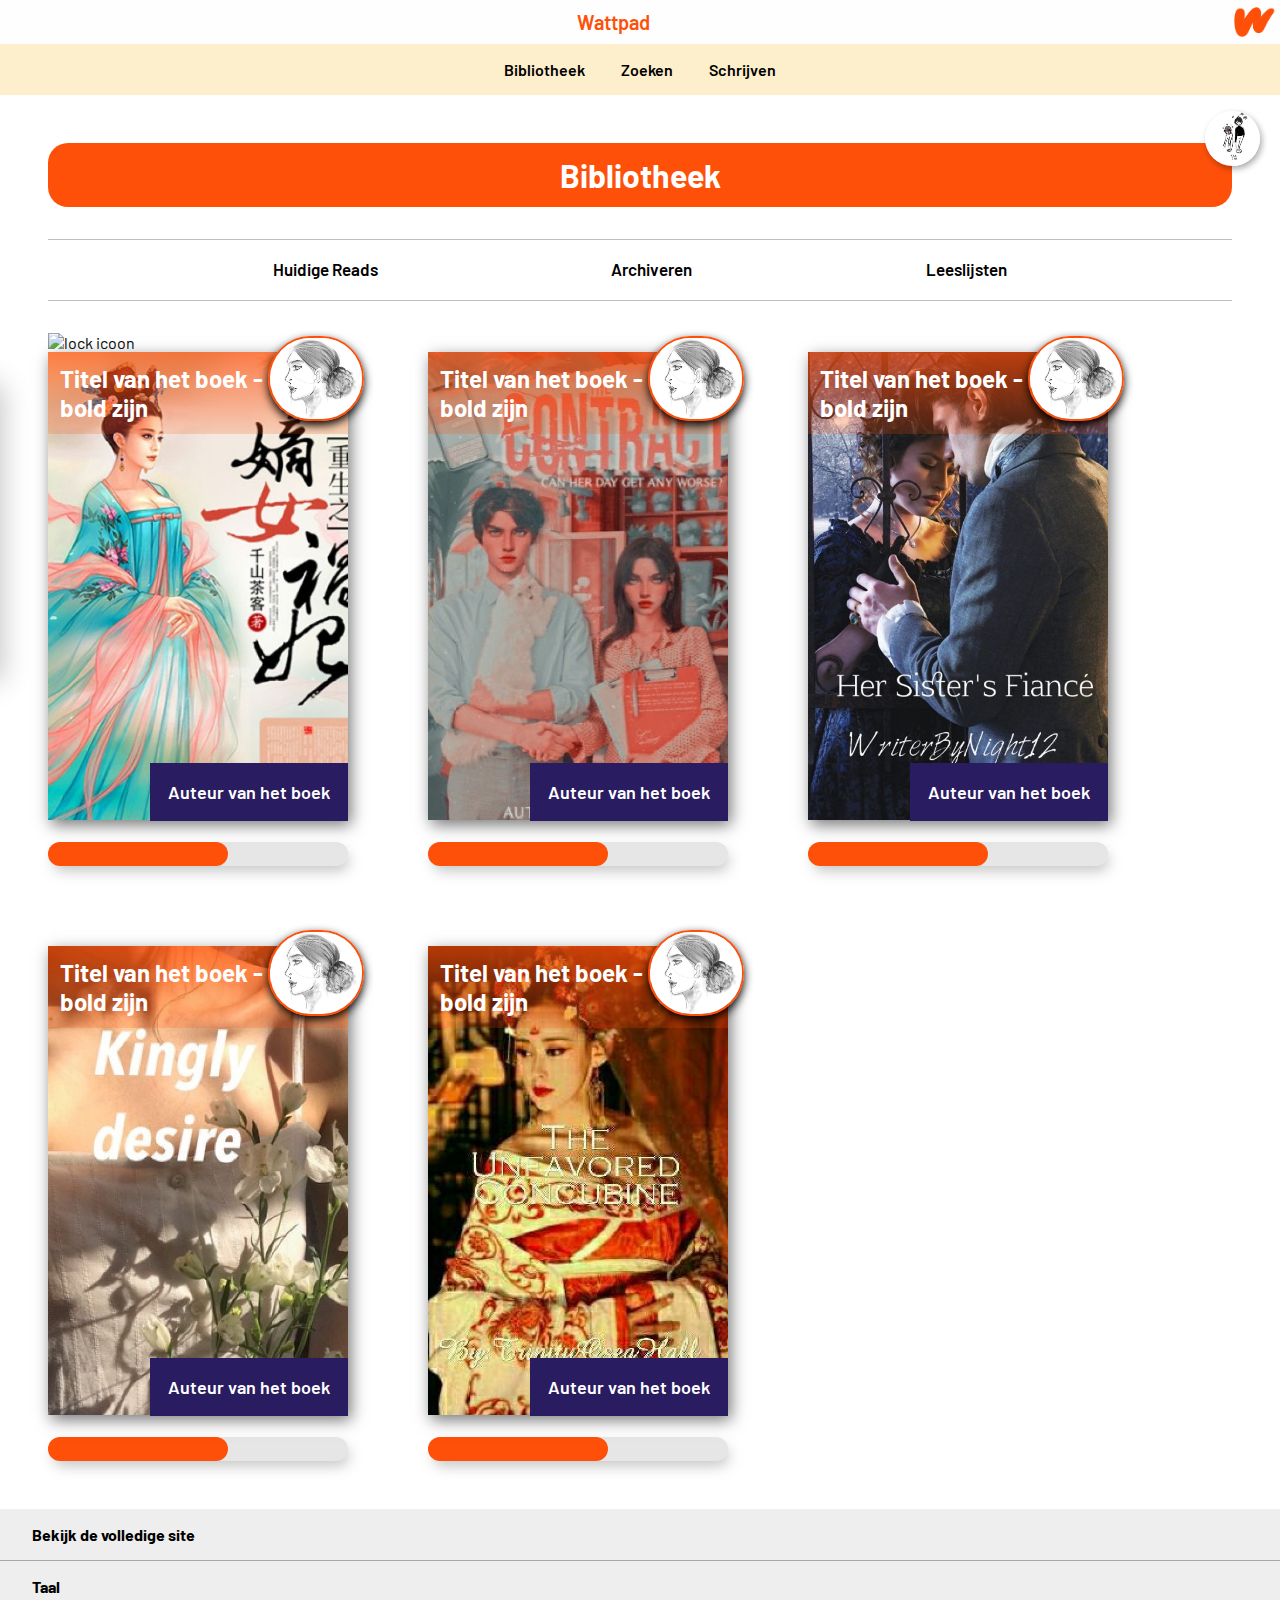
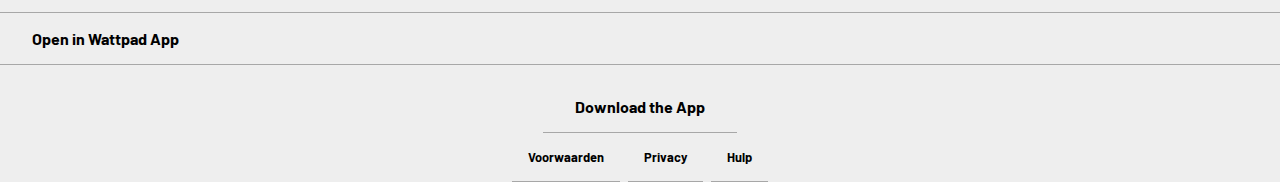
==== index.html @ 386f508e "Details op pagina toegevoegd" ====
<!doctype html>
<html lang="nl">

<head>
	<meta charset="UTF-8">
	<meta name="author" content="Keisha Alexander">
	<meta name="viewport" content="width=device-width, initial-scale=1">

	<title>Wattpad Je bibliotheek</title>

	<link href="styles/style.css" rel="stylesheet">
	<link rel="icon" type="image/svg+xml" href="images/favicon.svg">
	<link rel="preconnect" href="https://fonts.googleapis.com">
	<link rel="preconnect" href="https://fonts.gstatic.com" crossorigin>
	<link
		href="https://fonts.googleapis.com/css2?family=Barlow:ital,wght@0,100;0,200;0,300;0,400;0,500;0,600;0,700;0,800;0,900;1,100;1,200;1,300;1,400;1,500;1,600;1,700;1,800;1,900&display=swap"
		rel="stylesheet">
	<link href="https://css.gg/arrow-right.css" rel="stylesheet">

</head>

<body>

	<header>
		<!-- Wattpad logo bron: https://company.wattpad.com/brand-guidelines -->

		<div class="logo-container">
			<a class="logo-link" href="">Wattpad</a>
			<img class="logo-img" src="./images/Wattpad_Logomark_Orange_RGB_HR.png" alt="Wattpad logo">
		</div>



		<!-- Hier is de navigatie menu van wattpad -->
		<nav>
			<ul>

				<li>
					<a href="./detailpagina.html">Bibliotheek</a>
				</li>

				<li>
					<a href="#"> Zoeken</a>
					<!-- <i class="gg-search"></i> -->
					<!-- Bron/; https://css.gg/search -->
					<!-- <img src="./images/search-icon.png" alt="Hier kan je zoeken"> -->
				</li>

				<li>
					<a href="#"> Schrijven</a>

				</li>

			</ul>
		</nav>

	</header>

	<figure>
		<img class="gebruiker-foto" src="./images/profiel-foto-van-gebruiker.png" alt="Gebruikerfoto">
	</figure>


	<nav class="side-menu">
		<div class="side-menu-content">
			<a href="./detailpagina.html"> Lezen</a>
			<a href="./detailpagina.html">Verwijderen</a>
			<a href="./detailpagina.html"> Archiveren</a>
			<a href="./detailpagina.html">Opslaan</a>
			<a href="./detailpagina.html">Details</a>
			<a href="./detailpagina.html">Log uit</a>

		</div>
	</nav>




	<main class="main-first-page">

		<section>

			<h1>Bibliotheek</h1>
			<nav>
				<ul>
					<li><a href="#">Huidige Reads</a></li>
					<li><a href="#">Archiveren</a></li>
					<li><a href="#">Leeslijsten</a></li>
				</ul>
			</nav>

			<img src="#" alt="lock icoon">
		</section>




		<!-- Hier komt de boeken in je bibliotheek -->
		<section>
			<nav>
				<ul>
					<li>

						<a href="#">
							<h2>Titel van het boek - moet bold zijn</h2>

							<img src="./images/156454935-512-k537006-boekenkaft-uit-wattpad.jpg" alt="Book cover">
							<!-- Bron: https://img.wattpad.com/cover/156454935-512-k537006.jpg -->






							<p>Auteur van het boek </p>

							<!-- figure element hier zetten -->

							<img src="./images/auteurs-profiel.jpg" alt="Profiel foto van auteur">



						</a>


						<!-- Progress line moet hier zijn -->
						<div class="licht-grijs-balk">
							<div class="oranje-balk"></div>
						</div>

					</li>



					<li>
						<a href="#">

							<img src="./images/171288871-512-k852710-boekenkaft-2.jpg" alt="Book cover">
							<!-- Bron:  https://img.wattpad.com/cover/171288871-512-k852710.jpg-->



							<h2> Titel van het boek - moet bold zijn </h2>

							<p>Auteur van het boek</p>
							<img src="./images/auteurs-profiel.jpg" alt="Profiel foto van auteur">

						</a>

						<!-- Progress line moet hier zijn -->
						<div class="licht-grijs-balk">
							<div class="oranje-balk "></div>
						</div>

					</li>




					<li>
						<a href="#">

							<img src="./images/80735354-512-k933380-boekenkaft-3.jpg" alt="Book cover">
							<!-- Bron: https://img.wattpad.com/cover/80735354-512-k933380.jpg -->




							<h2> Titel van het boek - moet bold zijn </h2>
							<p>Auteur van het boek</p>

							<img src="./images/auteurs-profiel.jpg" alt="Profiel foto van auteur">

						</a>

						<!-- Progress line moet hier zijn -->
						<div class="licht-grijs-balk">
							<div class="oranje-balk "></div>
						</div>
					</li>

					<li>
						<a href="#">

							<img src="./images/149793898-512-k92662-boekenkaft-4.jpg" alt="Book cover">
							<!-- Bron: https://img.wattpad.com/cover/149793898-512-k92662.jpg -->




							<h2> Titel van het boek - moet bold zijn </h2>
							<p>Auteur van het boek</p>

							<img src="./images/auteurs-profiel.jpg" alt="Profiel foto van auteur">

						</a>

						<!-- Progress line moet hier zijn -->
						<div class="licht-grijs-balk">
							<div class="oranje-balk "></div>
						</div>
					</li>

					<li>
						<a href="#">

							<img src="./images/126395472-512-k762502-boekenkaft-5.jpg" alt="Book cover">




							<h2> Titel van het boek - moet bold zijn </h2>
							<p>Auteur van het boek</p>

							<img src="./images/auteurs-profiel.jpg" alt="Profiel foto van auteur">

						</a>

						<!-- Progress line moet hier zijn -->
						<div class="licht-grijs-balk">
							<div class="oranje-balk "></div>
						</div>
					</li>
				</ul>
			</nav>




		</section>



	</main>


	<footer>
		<section>
			<nav>
				<ul>
					<li>
						<a href="#">Bekijk de volledige site</a>
						<i class="gg-arrow-right"></i>

					</li>

					<li>
						<a href="#">Taal</a>
						<i class="gg-arrow-right"></i>
					</li>

					<li>
						<a href="#">Open in Wattpad App</a>
						<i class="gg-arrow-right"></i>
					</li>

					<li>
						<a href="#">Download the App</a>
					</li>
				</ul>
			</nav>

		</section>

		<section>
			<nav>
				<ul>
					<li><a href="#">Voorwaarden</a></li>
					<li><a href="#">Privacy</a></li>
					<li><a href="#">Hulp</a></li>
				</ul>
			</nav>
		</section>

	</footer>



	<script src="scripts/script.js"></script>
</body>

</html>
---- styles/style.css ----
/* CSS Document */
*,
*::after,
*::before,
html {
  box-sizing: border-box;
  padding: 0;
  margin: 0;
}



/* Algemen stijlen voor de hele pagina */
:root {
  --button-color: #2a1c60;
  --background-color: #fefefe;
  --main-orange-color: #FF500A;
  --black-color: #000000;
  --line-gray-color: rgb(190, 190, 190);

}




body {
  margin: 0;
  font-family: 'Barlow', sans-serif;
}

li {
  list-style: none;
}

a {
  text-decoration: none;
}



/* ------------------------- */
/* Hier begin de stijlen voor de header voor beide pagina */
/* ------------------------------------------------- */


header {
  top: 0;
  left: 0;
  right: 0;
  margin: 0;
  padding: 0;
  z-index: 2;
  display: flex;
  position: relative;
  position: -webkit-sticky;
  position: sticky;
  flex-direction: column;
  background-color: var(--background-color);
}



header nav {
  padding: 1em;
  background-color: rgb(253, 239, 203);
}

header ul {
  gap: 20px;
  display: flex;
  flex-flow: wrap;
  justify-content: center;
  /* justify-content:space-evenly; */
}


header a {
  width: 100%;
  padding: .5em;
  color: black;
  min-width: 16px;
  font-size: 16px;
  cursor: pointer;
  font-weight: 600;
  line-height: 1em;
  text-align: center;
  transition: 0.2s ease-in-out;
}

header nav a:hover {
  font-size: 19px;
  background-color: rgb(255, 245, 220);
}


header nav a:active,
header nav a:focus {
  font-size: 25px;
  border-bottom: 3px solid var(--main-orange-color);
}

header .logo-container {
  display: flex;
  align-items: center;
  justify-content: center;
}

header .logo-link {
  font-size: 20px;
  color: var(--main-orange-color);

}


header:first-of-type img:first-of-type {
  width: 55px;
  max-width: 75px;
  min-width: 50px;

}









/* ***************************** */
/* Figure is de gebruikers foto */
/* **************************** */

figure {
  position: relative;
}

figure:nth-of-type(1) img {
  right: 20px;
  width: 55px;
  margin: 1em 0.5em;
  position: absolute;
  border-radius: 40px;
  transform: translateX(.5em);
  box-shadow: 2px 3px 6px rgba(0, 0, 0, 0.329);

}















/* ****************************************************** */
/* PAGINA 1 */
/* Hier begin het stijlen voor de content binnen de main HTML */
/* Onderaan staan de stijlen voor de eerste pagina  */

/* ****************************************** */
.main-first-page {
  margin: 3em;
  display: flex;
  flex-wrap: wrap;
  flex-direction: column;
  justify-content: center;
}

.main-first-page ul,
.main-first-page li {
  display: flex;
  flex-wrap: wrap;

}



.main-first-page section img {
  width: 100%;
  max-width: 300px;
  min-width: 200px
}


/* *************************************** */
/* Speciefieke stijlen voor de eerste pagina  */
/* *************************************** */

/* Dit is de vormgeving voor de bibliotheek titel 
op de eerste pagina  */

.main-first-page h1:first-of-type {
  width: 100%;
  color: white;
  position: static;
  line-height: 2em;
  min-width: 200px;
  text-align: center;
  border-radius: 20px;
  background: var(--main-orange-color);
  /* letter-spacing: 10px;
 /* text-transform: uppercase; */
  /* background: var(--main-orange-color);  */
  /* background-image: linear-gradient(var(--main-orange-color), rgba(255, 80, 10, 0.5)); */


}

.main-first-page h1:first-of-type:active {
  animation-name: titel-animation;
  animation-duration: 1s;
  animation-iteration-count: infinite;


}


@keyframes titel-animation {
  0% {}

  100% {

    background-color: var(--button-color);

    transform: scale(1);
    letter-spacing: 10px;
    text-transform: uppercase;
    background: var(--button-color);
  }
}







/* ********************************* */
/* Dit is voor Section 1 van Pagina 1 */
/* Die bestaat uit de huidige reads en de archiveren en leeslijst */
/* ********************************* */
.main-first-page section:nth-of-type(1) nav {
  margin: 2em 0;
}

.main-first-page section:nth-of-type(1) ul {
  gap: 5px;
  display: flex;
  flex-wrap: wrap;
  justify-content: space-evenly;
  border-top: 1px solid var(--line-gray-color);
  border-bottom: 1px solid var(--line-gray-color);


}

.main-first-page section:nth-of-type(1) li {
  display: flex;
  flex-wrap: wrap;
  flex-direction: column;

}


.main-first-page section:nth-of-type(1) a {
  z-index: 0;
  width: 100%;
  font-size: 17px;
  min-width: 14px;
  font-weight: 600;
  transition: 0.5s;
  color: #000000;
  padding: 1em 0.2em;
  line-height: 1.5em;
}



.main-first-page section:nth-of-type(1) a:active,
main:first-of-type section:nth-of-type(1) a:focus {
  font-size: 19px;
  border-bottom: 3px solid rgb(190, 190, 190);
}













/* ***************************** */
/* Section 2 van pagina 1 */
/* Bestaat uit de boeken die opgeslagen zijn in mijn bibliotheek */
/* ***************************** */

.main-first-page section:nth-of-type(2) ul {
  gap: 5em;
}


.main-first-page section:nth-of-type(2) a {
  position: relative;
}


.main-first-page section:nth-of-type(2) img {
  box-shadow: 3px 5px 15px rgb(119, 119, 119);
}


.main-first-page section:nth-of-type(2) h2 {
  top: 0;
  z-index: 0;
  padding: 0.5em;
  position: absolute;
  /* writing-mode: vertical-lr; */
  color: rgb(255, 255, 255);
  background-image: linear-gradient(to bottom, #ff4f0ab7, #ff4f0a33);
}

.main-first-page section:nth-of-type(2) p {

  right: 0;
  bottom: 2px;
  padding: 1em;
  color: white;
  font-size: 18px;
  font-weight: 600;
  position: absolute;
  text-align: center;
  background-color: #2a1c60;

}


.main-first-page section:nth-of-type(2) img:last-of-type {

  position: absolute;
  top: -1em;
  right: -1em;
  min-width: 2em;
  max-width: 6em;
  border-radius: 20em;
  box-shadow: 0 4px 10px black;
  border: 2px solid var(--main-orange-color);

}




/* progressbar onder het boek  */

.oranje-balk,
.licht-grijs-balk {

  height: 1.5em;
  border-radius: 4em;

}

.licht-grijs-balk {
  margin: 1.2em 0 0 0;
  width: 100%;
  background-color: rgb(230, 230, 230);
  box-shadow: 3px 7px 14px -2px rgba(185, 185, 185, 0.83);
}

.oranje-balk {
  background-color: var(--main-orange-color);
  width: 60%;

}







/* ********************************************88 */
/* Code voor de side menu in de bibliotheek pagina  */
/* Side menu  */


@keyframes side-menu-animation {
  0% {
    transform: translateX(-9em)
  }

  100% {
    padding-left: 4em;
    box-shadow: 13px 7px 27px -2px rgba(0, 0, 0, 0.24);
  }
}



.side-menu {
  top: calc(100% /2.4);
  bottom: 14em;
  left: 0;
  /* top: 5em; */
  /* bottom: 0; */
  z-index: 1;
  padding: 1em;
  transition: 1s;
  position: absolute;
  padding-left: 4em;
  transform: translateX(-12em);
  background-color: rgb(255, 255, 255);
  box-shadow: 13px 7px 27px -2px rgba(0, 0, 0, 0.24);
}

.side-menu.menu-zichtbaar {
  transform: translateX(0);
  animation-name: side-menu-animation;
  animation-duration: 2s;
  animation-direction: alternate;

}

.side-menu-content {
  display: flex;
  flex-direction: column;
  margin-top: 2em;

}

.side-menu-content a {
  padding: .5em;
  color: black;
  font-weight: bold;



}

.side-menu-content a:last-of-type {
  margin-top: 1.5em;
  padding: .8em;
  text-align: center;
  border-radius: 12em;
  color: var(--background-color);
  background-color: var(--button-color);
}








/* ******************************************* */
/* PAGINA 2 */
/* -----------------Stijlen op de tweede pagina  */
/* ALGEMENE STIJLEN VOOR DE tweede pagina  */
/* ************************************************8 */
.main-second-page {
  margin: 2em;
  display: flex;
  flex-wrap: wrap;
  flex-direction: column;
  justify-content: center;
}

.main-second-page ul,
.main-second-page li {
  display: flex;
  flex-wrap: wrap;

}

.main-second-page section {
  display: flex;
  margin: 4em 0;
  position: relative;
  flex-direction: column;

}












/* ******************************************* */
/* Stijlen voor specifieke section van de pagina  */
/* de eerste section  -----------------*/
/* Bestaat uit de boekenkaft met daarin specifieke informatie van het boek. */
/* ***************************************** */
.main-second-page section:first-of-type {

  gap: 1em;
  margin: 0;
  padding: 1em;
  flex-direction: column;
  justify-content: center;

  box-shadow: 1px 18px 22px -11px rgba(0, 0, 0, 0.27);

}

.main-second-page section:first-of-type h1 {
  order: -1;
  width: 100%;
  text-align: center;
}


.main-second-page section:first-of-type a {
  order: 0;
  text-align: center;
}

.main-second-page section:first-of-type img {
  order: 1;
  width: 100%;
  min-width: 3em;
  max-width: 18em;
  align-self: center;
  border-radius: 2em;
}



/*  ---------------------de eerste section------------------ */






/* **************************************************** */
/* de tweede section------------------------------------ */
/* De statistieken van het boek zoals aantal mensen die het boek had gekeken */
/* ***************************************************** */
.main-second-page section:nth-of-type(2) ul {
  gap: 1em;


}

.main-second-page section:nth-of-type(2) li {
  flex-direction: row;

  flex-grow: 1;
  gap: 1em;
  align-items: center;
}

.main-second-page section:nth-of-type(2) div {
  flex-direction: column;
  font-size: 0.8em;
}

.main-second-page section:nth-of-type(2) div span {
  font-weight: bold;
}





















/* ---------------section 3 --------------- */
/* Code voor de samenvatting  van het boek*/
/* --------------------------------------- */

/* Stijlen van het toon samenvatting button */
.main-second-page section:nth-of-type(3) button {
  padding: 1em;
  border: none;
  color: white;
  font-size: 1.2em;
  font-weight: bold;
  text-align: center;
  border-radius: 4em;
  background-color: var(--button-color);
  transition: 0.2s;

}

.main-second-page section:nth-of-type(3) button:active,
.main-second-page section:nth-of-type(3) button:hover {
  transition: 0.2s;
  color: var(--button-color);
  background-color: #ff946a;
}



.main-second-page section:nth-of-type(3) article {

  padding: 1em;
  display: flex;
  flex-direction: column;
  justify-content: center;

}

.main-second-page section:nth-of-type(3) article p {
  display: none;
  font-size: 18px;
  line-height: 1.5em;
  transition: 1s;
}



.main-second-page section:nth-of-type(3) article p span {
  display: block;
  margin: 1.5em 0;
}


.main-second-page section:nth-of-type(3) article p.samenvatting-zichtbaar {
  display: block;
  transition: 1s;
}

/* to be continued------- */
/* de article morgen afmaken met stijlen */


/* Code voor het address */

.main-second-page article address {
  font-size: 1.3em;
  margin: .5em 0;
  color: var(--black-color);
  font-weight: bold;
  border-bottom: var(--black-color);

}

.main-second-page article address a {
  display: block;
  font-weight: normal;
  color: var(--black-color);
}








/* Vierde section------------------------ */
/* De tags van het boek */

.main-second-page section:nth-of-type(4) ul {
  gap: 10px;
  flex-direction: row;
  justify-content: center;

}

.main-second-page section:nth-of-type(4) a {

  padding: 0.8em;
  border-radius: 35px;
  color: rgba(0, 0, 0, 0.959);
  background-color: rgb(245, 243, 243);

}








/*******************************************************/
/*  --------------- De vijfde section-------------- */
/* Een link naar de hoofdstukken van het boek */
/******************************************************/

.main-second-page section:nth-of-type(5) ul {
  gap: 1.2em;
  flex-direction: column;
}

.main-second-page section:nth-of-type(5) li {
  border-radius: 1em;
  background-image: rgb(255, 255, 255);
  box-shadow: 1px 2px 10px rgb(126, 126, 126);
}

.main-second-page section:nth-of-type(5) a {
  padding: 1em;
  font-size: 1em;
  font-weight: bold;
  color: #000000;
}



/* De zesde section --------------------------------- */
/* De boek suggesties */


.main-second-page section:nth-of-type(6) ul {

  flex-flow: wrap row;
  gap: 0.5em;


}

/* ************************ */
/* De zevende section */
/* Button om het boek te lezen */
section:nth-of-type(7) {
  position: -webkit-sticky;
  position: sticky;
  bottom: 2em;

}

section:nth-of-type(7) ul {
  gap: .5em;
  justify-content: center;
}

section:nth-of-type(7) li {
  background-color: black;

}



section:nth-of-type(7) li:first-of-type {
  border-radius: 111px 0px 0px 113px;
  -moz-border-radius: 111px 0px 0px 113px;
  -webkit-border-radius: 111px 0px 0px 113px;
}


section:nth-of-type(7) li:last-of-type {
  border-radius: 0px 113px 113px 0px;
  -moz-border-radius: 0px 113px 113px 0px;
  -webkit-border-radius: 0px 113px 113px 0px;
  /* https: //www.cssmatic.com/border-radius */
}


section:nth-of-type(7) a {
  display: flex;
  gap: 1em;
  flex-direction: row;
  align-items: center;
  color: white;
  font-size: 1.3em;
  padding: 1.2em;
  font-weight: bold;
}

/* Icoon voor het button */
.gg-math-plus,
.gg-readme {
  width: 3em;
}






















/* --------Footer------------------ */
/* Algemene Stijling voor de footer  */
footer {
  background-color: rgb(228, 228, 228);
  background-color: #eeeeee;
}

footer section li {
  display: flex;

  padding: 0 1em;
  border-bottom: 1px solid #a7a7a7;

}

footer section a {
  display: block;
  padding: 1em;
  font-size: 1em;
  font-weight: bold;
  color: black;
}


footer section ul {
  display: flex;
}




/* *******************************************88 */
/* Specifieke stijling voor elk section */
/* De eerste section */
footer section:first-of-type ul {
  flex-flow: wrap column;
}

footer section:first-of-type li {
  align-items: center;
  justify-content: space-between;
}



/* De laatste li van de eerste section */
footer section:first-of-type li:last-of-type {
  align-self: center;
  padding-top: 1em;


}




/* Dit is voor de arrow iconen */
/* Bron:https://css.gg/arrow-right */
.gg-arrow-right {

  display: inline;
  transform: scale(var(--ggs, 1));
  width: 22px;
  height: 22px
}












/*  De tweede section van de footer  */

footer section:last-of-type ul {
  justify-content: center;
  gap: .5em;
}

footer section:last-of-type li {
  padding: 1em;
}

footer section:last-of-type a {
  padding: 0;

  font-size: 0.8em;
}
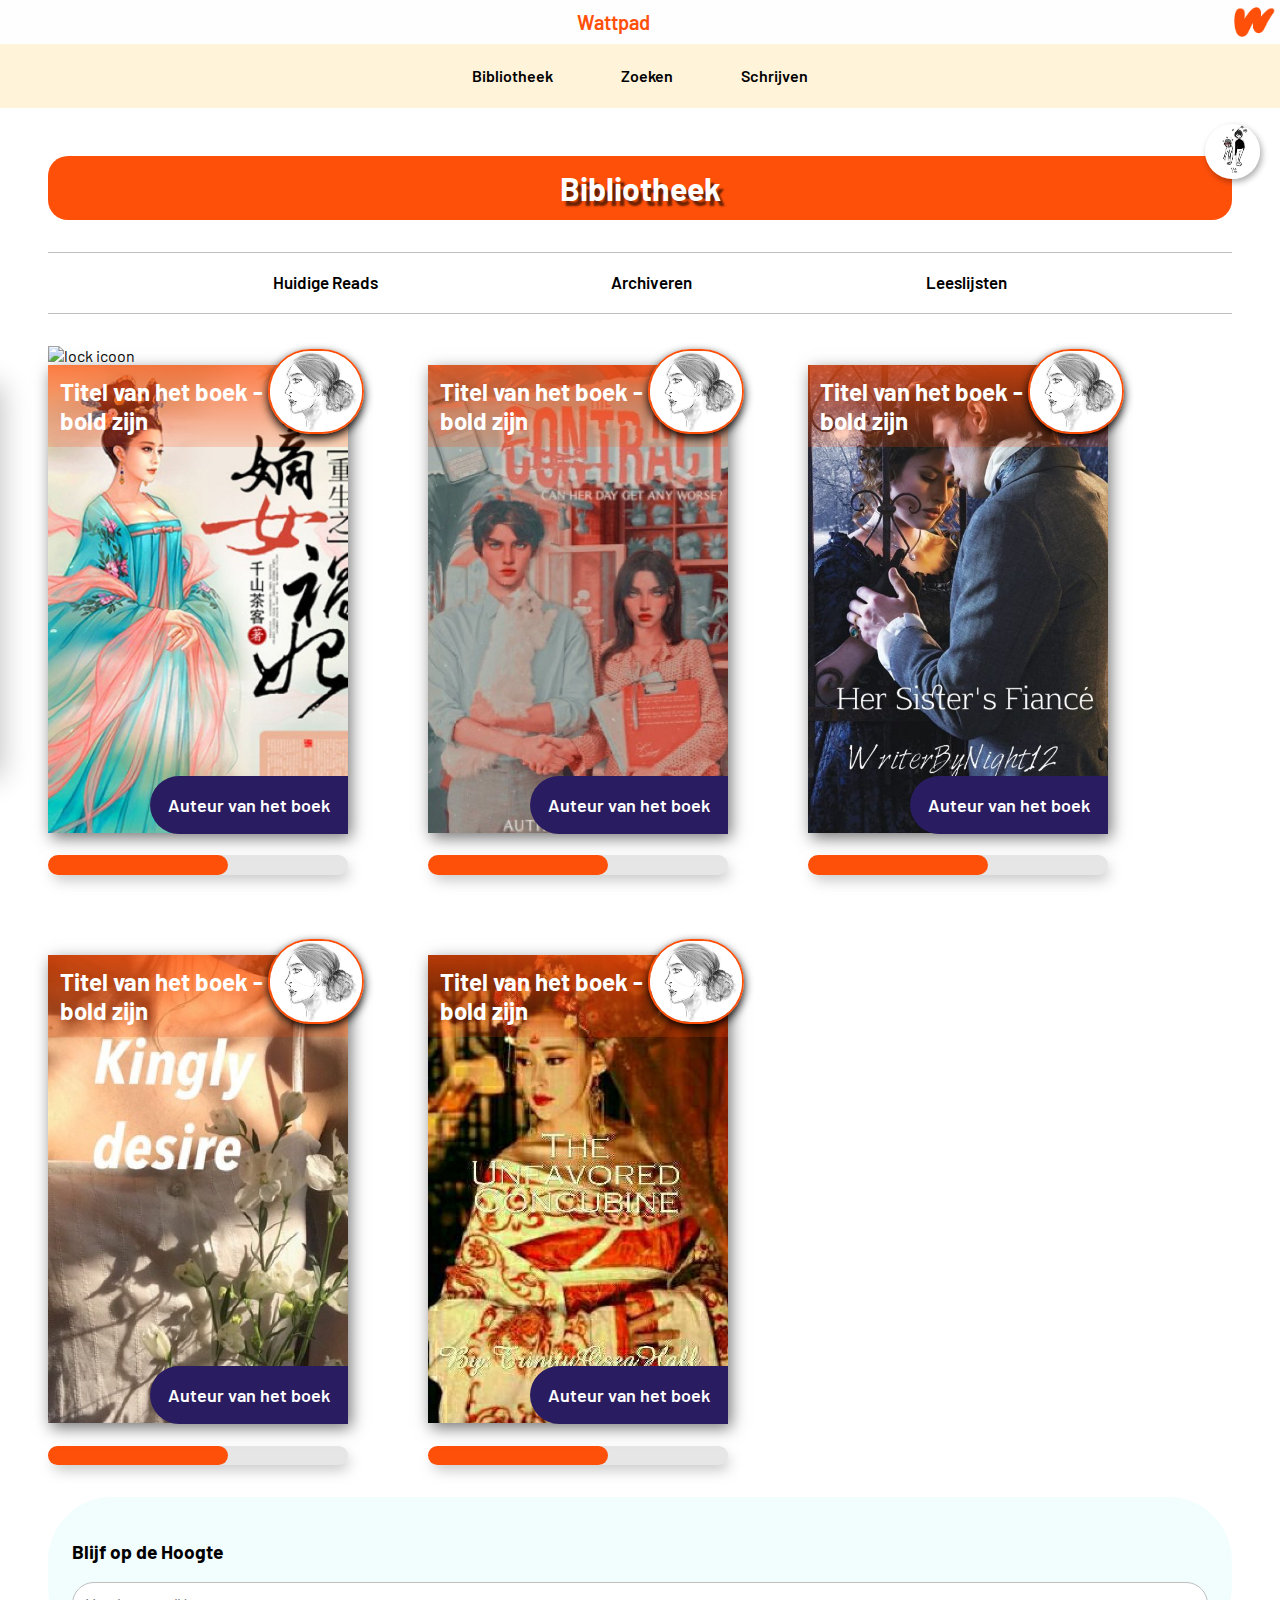
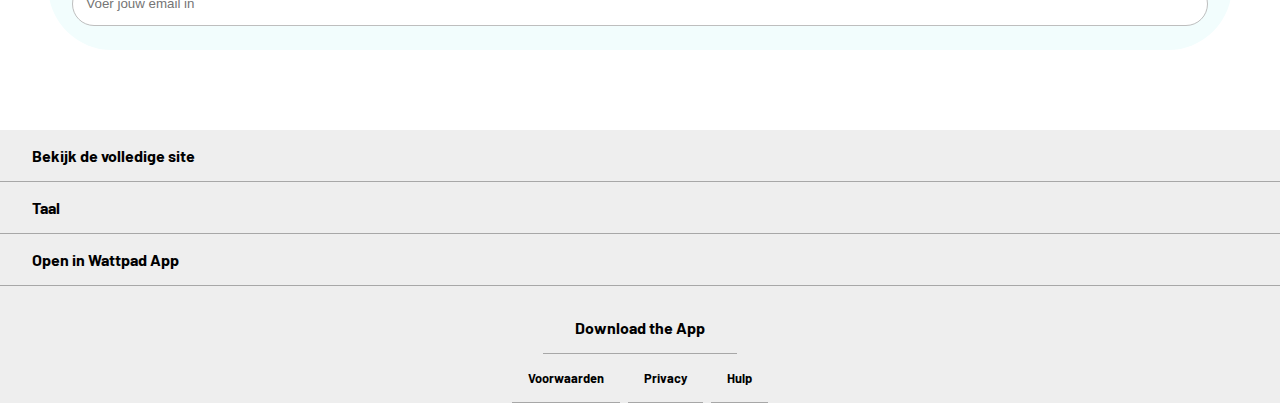
==== commit 0f7bedfa: "States toegevoegd" ====
--- a/index.html
+++ b/index.html
@@ -17,6 +17,8 @@
 		rel="stylesheet">
 	<link href="https://css.gg/arrow-right.css" rel="stylesheet">
 
+
+
 </head>
 
 <body>
@@ -54,9 +56,11 @@
 			</ul>
 		</nav>
 
+
 	</header>
 
 	<figure>
+
 		<img class="gebruiker-foto" src="./images/profiel-foto-van-gebruiker.png" alt="Gebruikerfoto">
 	</figure>
 
@@ -81,6 +85,11 @@
 		<section>
 
 			<h1>Bibliotheek</h1>
+
+
+
+
+
 			<nav>
 				<ul>
 					<li><a href="#">Huidige Reads</a></li>
@@ -89,6 +98,7 @@
 				</ul>
 			</nav>
 
+
 			<img src="#" alt="lock icoon">
 		</section>
 
@@ -107,20 +117,16 @@
 							<img src="./images/156454935-512-k537006-boekenkaft-uit-wattpad.jpg" alt="Book cover">
 							<!-- Bron: https://img.wattpad.com/cover/156454935-512-k537006.jpg -->
 
-
-
-
-
-
 							<p>Auteur van het boek </p>
 
 							<!-- figure element hier zetten -->
 
 							<img src="./images/auteurs-profiel.jpg" alt="Profiel foto van auteur">
 
-
-
-						</a>
+						</a>
+
+						<!-- Aantal kijkers en stemmen van het boek -->
+
 
 
 						<!-- Progress line moet hier zijn -->
@@ -230,10 +236,20 @@
 		</section>
 
 
+		<!-- Om updates te krijgen over nieuwe hoofdstukken -->
+		<section>
+			<form>
+				<legend>Blijf op de Hoogte</legend>
+
+				<input type="email" name="search-bar" id="email" placeholder="Voer jouw email in">
+			</form>
+		</section>
+
+
 
 	</main>
 
-
+	<!-- Bron voor iconen: https://css.gg/arrow-right -->
 	<footer>
 		<section>
 			<nav>
--- a/styles/style.css
+++ b/styles/style.css
@@ -8,15 +8,24 @@
   margin: 0;
 }
 
-
+*:focus {
+  outline-color: var(--button-color);
+  outline-width: medium;
+  outline-style: solid;
+}
 
 /* Algemen stijlen voor de hele pagina */
 :root {
   --button-color: #2a1c60;
   --background-color: #fefefe;
+  --header-background-color: rgb(248, 213, 125);
+  --header-link-color: rgb(253, 210, 154);
   --main-orange-color: #FF500A;
+  --main-orange-pastel-color: #ff946a;
   --black-color: #000000;
   --line-gray-color: rgb(190, 190, 190);
+  --white-color: white;
+  --section-color: #f2fdfd;
 
 }
 
@@ -35,6 +44,7 @@
 a {
   text-decoration: none;
 }
+
 
 
 
@@ -61,8 +71,8 @@
 
 
 header nav {
-  padding: 1em;
-  background-color: rgb(253, 239, 203);
+
+  background-color: rgb(255, 244, 218);
 }
 
 header ul {
@@ -75,7 +85,9 @@
 
 
 header a {
+  display: block;
   width: 100%;
+
   padding: .5em;
   color: black;
   min-width: 16px;
@@ -87,16 +99,20 @@
   transition: 0.2s ease-in-out;
 }
 
+header nav a {
+  padding: 1.5em;
+}
+
 header nav a:hover {
-  font-size: 19px;
-  background-color: rgb(255, 245, 220);
+
+  background-color: var(--header-link-color);
 }
 
 
 header nav a:active,
 header nav a:focus {
-  font-size: 25px;
-  border-bottom: 3px solid var(--main-orange-color);
+
+  border-bottom: 4px solid var(--main-orange-color);
 }
 
 header .logo-container {
@@ -174,6 +190,10 @@
   justify-content: center;
 }
 
+.main-first-page section:last-of-type {
+  margin: 2em 0;
+}
+
 .main-first-page ul,
 .main-first-page li {
   display: flex;
@@ -199,13 +219,15 @@
 
 .main-first-page h1:first-of-type {
   width: 100%;
-  color: white;
+  color: var(--white-color);
   position: static;
   line-height: 2em;
   min-width: 200px;
   text-align: center;
   border-radius: 20px;
   background: var(--main-orange-color);
+  text-shadow: 4px 4.5px 2px #682104;
+
   /* letter-spacing: 10px;
  /* text-transform: uppercase; */
   /* background: var(--main-orange-color);  */
@@ -214,7 +236,11 @@
 
 }
 
-.main-first-page h1:first-of-type:active {
+
+
+/* 
+
+.main-first-page h1:first-of-type:hover {
   animation-name: titel-animation;
   animation-duration: 1s;
   animation-iteration-count: infinite;
@@ -235,7 +261,7 @@
     text-transform: uppercase;
     background: var(--button-color);
   }
-}
+} */
 
 
 
@@ -269,7 +295,7 @@
 
 }
 
-
+/* De links */
 .main-first-page section:nth-of-type(1) a {
   z-index: 0;
   width: 100%;
@@ -277,7 +303,7 @@
   min-width: 14px;
   font-weight: 600;
   transition: 0.5s;
-  color: #000000;
+  color: var(--black-color);
   padding: 1em 0.2em;
   line-height: 1.5em;
 }
@@ -287,7 +313,7 @@
 .main-first-page section:nth-of-type(1) a:active,
 main:first-of-type section:nth-of-type(1) a:focus {
   font-size: 19px;
-  border-bottom: 3px solid rgb(190, 190, 190);
+  border-bottom: 4px solid var(--main-orange-color);
 }
 
 
@@ -317,10 +343,15 @@
 }
 
 
+/* Het boekenkaft  */
+
 .main-first-page section:nth-of-type(2) img {
   box-shadow: 3px 5px 15px rgb(119, 119, 119);
 }
 
+
+
+/* Het titel van het boek */
 
 .main-first-page section:nth-of-type(2) h2 {
   top: 0;
@@ -328,10 +359,12 @@
   padding: 0.5em;
   position: absolute;
   /* writing-mode: vertical-lr; */
-  color: rgb(255, 255, 255);
+  color: var(--white-color);
   background-image: linear-gradient(to bottom, #ff4f0ab7, #ff4f0a33);
 }
 
+
+/* Naam van auteur */
 .main-first-page section:nth-of-type(2) p {
 
   right: 0;
@@ -342,7 +375,8 @@
   font-weight: 600;
   position: absolute;
   text-align: center;
-  background-color: #2a1c60;
+  background-color: var(--button-color);
+  border-radius: 3em 0 0 3em;
 
 }
 
@@ -368,7 +402,7 @@
 .oranje-balk,
 .licht-grijs-balk {
 
-  height: 1.5em;
+  height: 1.2em;
   border-radius: 4em;
 
 }
@@ -412,7 +446,7 @@
 
 .side-menu {
   top: calc(100% /2.4);
-  bottom: 14em;
+  bottom: 8em;
   left: 0;
   /* top: 5em; */
   /* bottom: 0; */
@@ -422,7 +456,7 @@
   position: absolute;
   padding-left: 4em;
   transform: translateX(-12em);
-  background-color: rgb(255, 255, 255);
+  background-color: var(--white-color);
   box-shadow: 13px 7px 27px -2px rgba(0, 0, 0, 0.24);
 }
 
@@ -522,18 +556,27 @@
 
 }
 
+/* Titel van het boek */
+
 .main-second-page section:first-of-type h1 {
-  order: -1;
+
   width: 100%;
+  min-width: 200px;
   text-align: center;
-}
-
-
+  padding: 0.5em;
+  border-radius: 2em;
+  color: var(--white-color);
+  background: var(--main-orange-color);
+
+}
+
+/* Link die naar de pagina  van het auteurs gaat */
 .main-second-page section:first-of-type a {
   order: 0;
   text-align: center;
 }
 
+/* Het boekenkaft */
 .main-second-page section:first-of-type img {
   order: 1;
   width: 100%;
@@ -564,12 +607,17 @@
 
 .main-second-page section:nth-of-type(2) li {
   flex-direction: row;
-
+  padding: 0 .5em;
+  border-right: 1px solid var(--line-gray-color);
   flex-grow: 1;
   gap: 1em;
   align-items: center;
 }
 
+.main-second-page section:nth-of-type(2) li:last-of-type {
+  border: none;
+}
+
 .main-second-page section:nth-of-type(2) div {
   flex-direction: column;
   font-size: 0.8em;
@@ -594,20 +642,23 @@
 
 
 
-
-
-
-
-
 /* ---------------section 3 --------------- */
 /* Code voor de samenvatting  van het boek*/
 /* --------------------------------------- */
 
 /* Stijlen van het toon samenvatting button */
+
+.main-second-page section:nth-of-type(3) {
+  margin-top: 0.5em;
+}
+
+
 .main-second-page section:nth-of-type(3) button {
   padding: 1em;
   border: none;
-  color: white;
+
+  margin-top: 0.5em;
+  color: var(--white-color);
   font-size: 1.2em;
   font-weight: bold;
   text-align: center;
@@ -617,11 +668,12 @@
 
 }
 
+/* Button om de samenvatting te tonen */
 .main-second-page section:nth-of-type(3) button:active,
 .main-second-page section:nth-of-type(3) button:hover {
   transition: 0.2s;
   color: var(--button-color);
-  background-color: #ff946a;
+  background-color: var(--main-orange-pastel-color);
 }
 
 
@@ -635,28 +687,28 @@
 
 }
 
+/* Het samenvatting  */
 .main-second-page section:nth-of-type(3) article p {
   display: none;
   font-size: 18px;
   line-height: 1.5em;
   transition: 1s;
-}
-
-
-
+  color: #3f3f3f;
+}
+
+
+/* Spaties tussen de samenvatting */
 .main-second-page section:nth-of-type(3) article p span {
   display: block;
   margin: 1.5em 0;
 }
 
-
+/* Met javascript wordt de samenvatting zichtbaar */
 .main-second-page section:nth-of-type(3) article p.samenvatting-zichtbaar {
   display: block;
   transition: 1s;
 }
 
-/* to be continued------- */
-/* de article morgen afmaken met stijlen */
 
 
 /* Code voor het address */
@@ -673,6 +725,7 @@
 .main-second-page article address a {
   display: block;
   font-weight: normal;
+  font-size: 0.9em;
   color: var(--black-color);
 }
 
@@ -715,36 +768,103 @@
 /******************************************************/
 
 .main-second-page section:nth-of-type(5) ul {
-  gap: 1.2em;
+  gap: 2em;
   flex-direction: column;
 }
 
 .main-second-page section:nth-of-type(5) li {
+
   border-radius: 1em;
-  background-image: rgb(255, 255, 255);
-  box-shadow: 1px 2px 10px rgb(126, 126, 126);
+  background-color: rgb(255, 255, 255);
+  /* border: 2px solid #ff946a; */
+  box-shadow: 0px 26px 28px -5px rgba(0, 0, 0, 0.24);
+
+}
+
+.main-second-page section:nth-of-type(5) li:hover {
+  box-shadow: 0px 7px 8px 0px rgba(0, 0, 0, 0.31);
+  color: var(--main-orange-color);
+}
+
+/* Links  */
+
+
+.main-second-page section:nth-of-type(5) a:hover,
+.main-second-page section:nth-of-type(5) a:active {
+  color: var(--main-orange-color);
+
 }
 
 .main-second-page section:nth-of-type(5) a {
-  padding: 1em;
+  display: flex;
+  align-items: center;
+  gap: 1em;
+  padding: 1.5em;
   font-size: 1em;
   font-weight: bold;
   color: #000000;
 }
 
+.main-second-page section:nth-of-type(5) li:nth-of-type(2) a i:last-of-type {
+  margin-left: .8em;
+}
+
+/* Het span binnen het paragraaf die binnen een link is */
+.main-second-page section:nth-of-type(5) a p span {
+  font-weight: lighter;
+  margin-left: .5em;
+}
+
+
+
+
+
+
+
+
+
+
+
+
+
+
+
+
+
+
 
 
 /* De zesde section --------------------------------- */
 /* De boek suggesties */
-
+.main-second-page section:nth-of-type(6) h2 {
+  padding: 1em 0;
+  font-size: 1.8em;
+}
 
 .main-second-page section:nth-of-type(6) ul {
-
-  flex-flow: wrap row;
-  gap: 0.5em;
-
-
-}
+  justify-content: center;
+  flex-flow: row;
+  gap: 2em;
+  max-width: 350px;
+  overflow-x: auto;
+
+}
+
+
+
+.main-second-page section:nth-of-type(6) img {
+  max-width: 7em;
+}
+
+
+
+
+
+
+
+
+
+
 
 /* ************************ */
 /* De zevende section */
@@ -794,6 +914,9 @@
   font-weight: bold;
 }
 
+
+
+
 /* Icoon voor het button */
 .gg-math-plus,
 .gg-readme {
@@ -805,10 +928,46 @@
 
 
 
-
-
-
-
+/* Het formulier - Waar de gebruiker kan zijn email invoeren */
+form {
+  background-color: var(--section-color);
+  padding: 1.5em;
+  border-radius: 4em;
+}
+
+legend,
+legend {
+  font-weight: bold;
+}
+
+
+legend {
+  font-size: 1.2em;
+  margin: 0 auto;
+  padding: 1em 1em 1em 0;
+
+}
+
+label {
+  margin: 1em;
+  padding-right: 1em;
+
+
+
+}
+
+label[placeholder="Voer jouw email in"] {
+  padding: 0.5em;
+
+}
+
+
+input[type="email"] {
+  padding: 1em;
+  border-radius: 4em;
+  border: 1px solid var(--line-gray-color);
+  width: 100%;
+}
 
 
 
@@ -826,6 +985,11 @@
 footer {
   background-color: rgb(228, 228, 228);
   background-color: #eeeeee;
+}
+
+footer section li:hover,
+footer section li:active {
+  background-color: #c4c4c4;
 }
 
 footer section li {
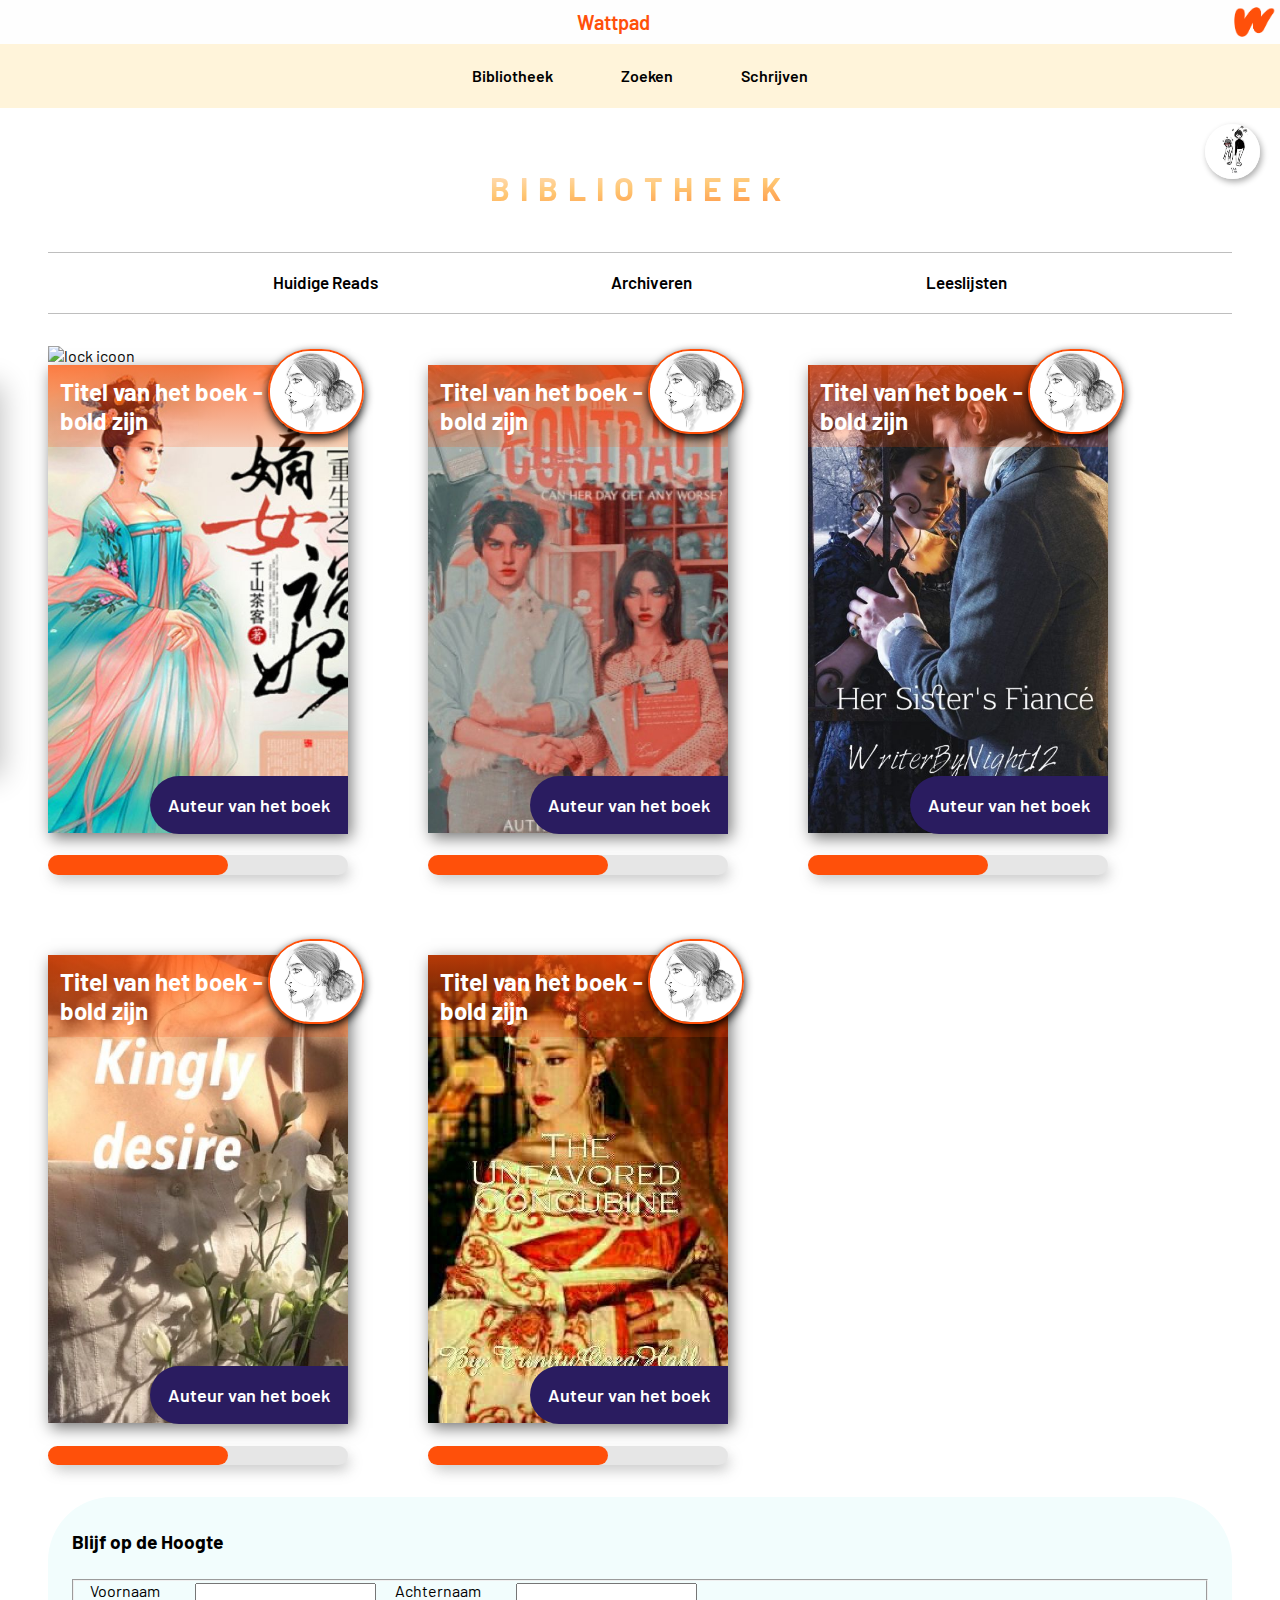
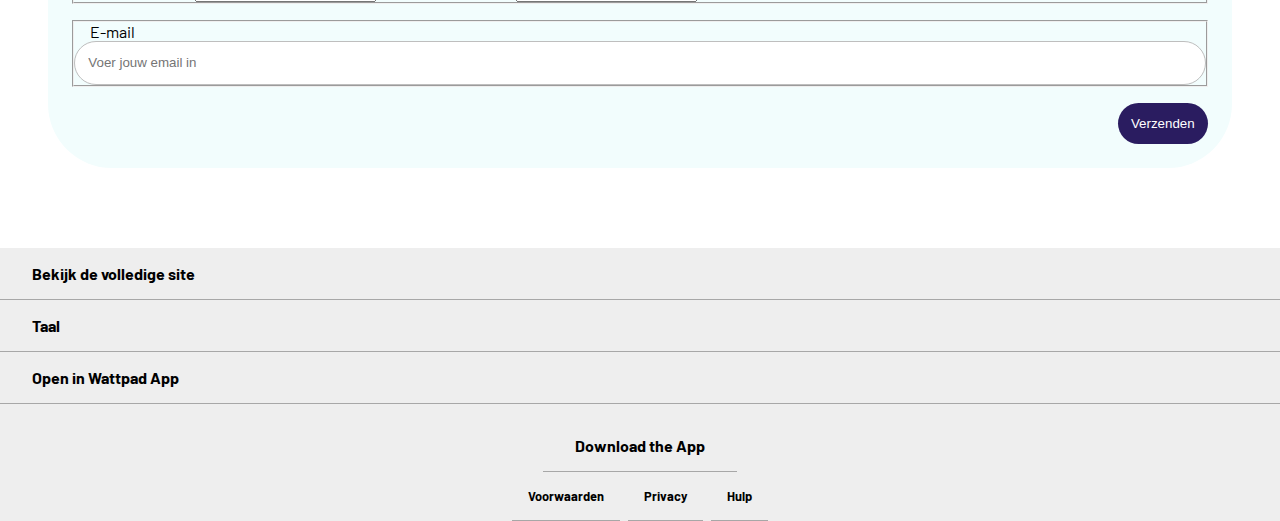
==== commit 950da199: "Meer details toegevoegd" ====
--- a/index.html
+++ b/index.html
@@ -241,7 +241,21 @@
 			<form>
 				<legend>Blijf op de Hoogte</legend>
 
-				<input type="email" name="search-bar" id="email" placeholder="Voer jouw email in">
+				<fieldset>
+					<label for="voornaam">Voornaam</label>
+					<input type="text" name="voornaam" id="voornaam">
+
+					<label for="achternaam">Achternaam</label>
+					<input type="text" name="achternaam" id="achternaam">
+
+				</fieldset>
+
+				<fieldset>
+					<label for="email"> E-mail</label>
+					<input type="email" name="search-bar" id="email" placeholder="Voer jouw email in">
+				</fieldset>
+
+				<button type="submit">Verzenden</button>
 			</form>
 		</section>
 
--- a/styles/style.css
+++ b/styles/style.css
@@ -8,11 +8,6 @@
   margin: 0;
 }
 
-*:focus {
-  outline-color: var(--button-color);
-  outline-width: medium;
-  outline-style: solid;
-}
 
 /* Algemen stijlen voor de hele pagina */
 :root {
@@ -45,6 +40,11 @@
   text-decoration: none;
 }
 
+a:focus {
+  outline-color: var(--button-color);
+  outline-width: medium;
+  outline-style: solid;
+}
 
 
 
@@ -219,17 +219,34 @@
 
 .main-first-page h1:first-of-type {
   width: 100%;
-  color: var(--white-color);
+
   position: static;
   line-height: 2em;
   min-width: 200px;
   text-align: center;
   border-radius: 20px;
-  background: var(--main-orange-color);
-  text-shadow: 4px 4.5px 2px #682104;
-
-  /* letter-spacing: 10px;
- /* text-transform: uppercase; */
+
+  /* https: //www.cssportal.com/css-text-gradient-generator/ */
+
+  background: #FF500A;
+  background: -webkit-linear-gradient(to top left, #FF500A 1%, #FFC773 50%, #FFDAB0 65%);
+  background: -moz-linear-gradient(to top left, #FF500A 1%, #FFC773 50%, #FFDAB0 65%);
+  background: linear-gradient(to top left, #FF500A 1%, #FFC773 50%, #FFDAB0 65%);
+  background-clip: text;
+  -webkit-background-clip: text;
+  -webkit-text-fill-color: transparent;
+
+  font-size: 2em;
+
+
+
+
+  letter-spacing: 10px;
+  text-transform: uppercase;
+
+  /* color: var(--white-color); */
+  /* background: var(--main-orange-color); */
+  /* text-shadow: 4px 4.5px 2px #682104; */
   /* background: var(--main-orange-color);  */
   /* background-image: linear-gradient(var(--main-orange-color), rgba(255, 80, 10, 0.5)); */
 
@@ -565,8 +582,17 @@
   text-align: center;
   padding: 0.5em;
   border-radius: 2em;
-  color: var(--white-color);
-  background: var(--main-orange-color);
+
+  /* background: #FF500A;
+  background: -webkit-linear-gradient(to top left, #FF500A 20%, #FFC773 50%, #FFDAB0 87%);
+  background: -moz-linear-gradient(to top left, #FF500A 20%, #FFC773 50%, #FFDAB0 87%);
+  background: linear-gradient(to top left, #FF500A 20%, #FFC773 50%, #FFDAB0 87%);
+  background-clip: text;
+  -webkit-background-clip: text;
+  -webkit-text-fill-color: transparent; */
+
+  /* color: var(--white-color);
+  background: var(--main-orange-color); */
 
 }
 
@@ -933,6 +959,9 @@
   background-color: var(--section-color);
   padding: 1.5em;
   border-radius: 4em;
+  display: flex;
+  flex-direction: column;
+  gap: 1em;
 }
 
 legend,
@@ -943,8 +972,8 @@
 
 legend {
   font-size: 1.2em;
-  margin: 0 auto;
-  padding: 1em 1em 1em 0;
+
+  padding: .5em .5em .5em 0;
 
 }
 
@@ -970,7 +999,15 @@
 }
 
 
-
+/* De verzenden button */
+form button {
+  background-color: var(--button-color);
+  color: var(--white-color);
+  border: none;
+  border-radius: 4em;
+  padding: 1em;
+  align-self: flex-end;
+}
 
 
 
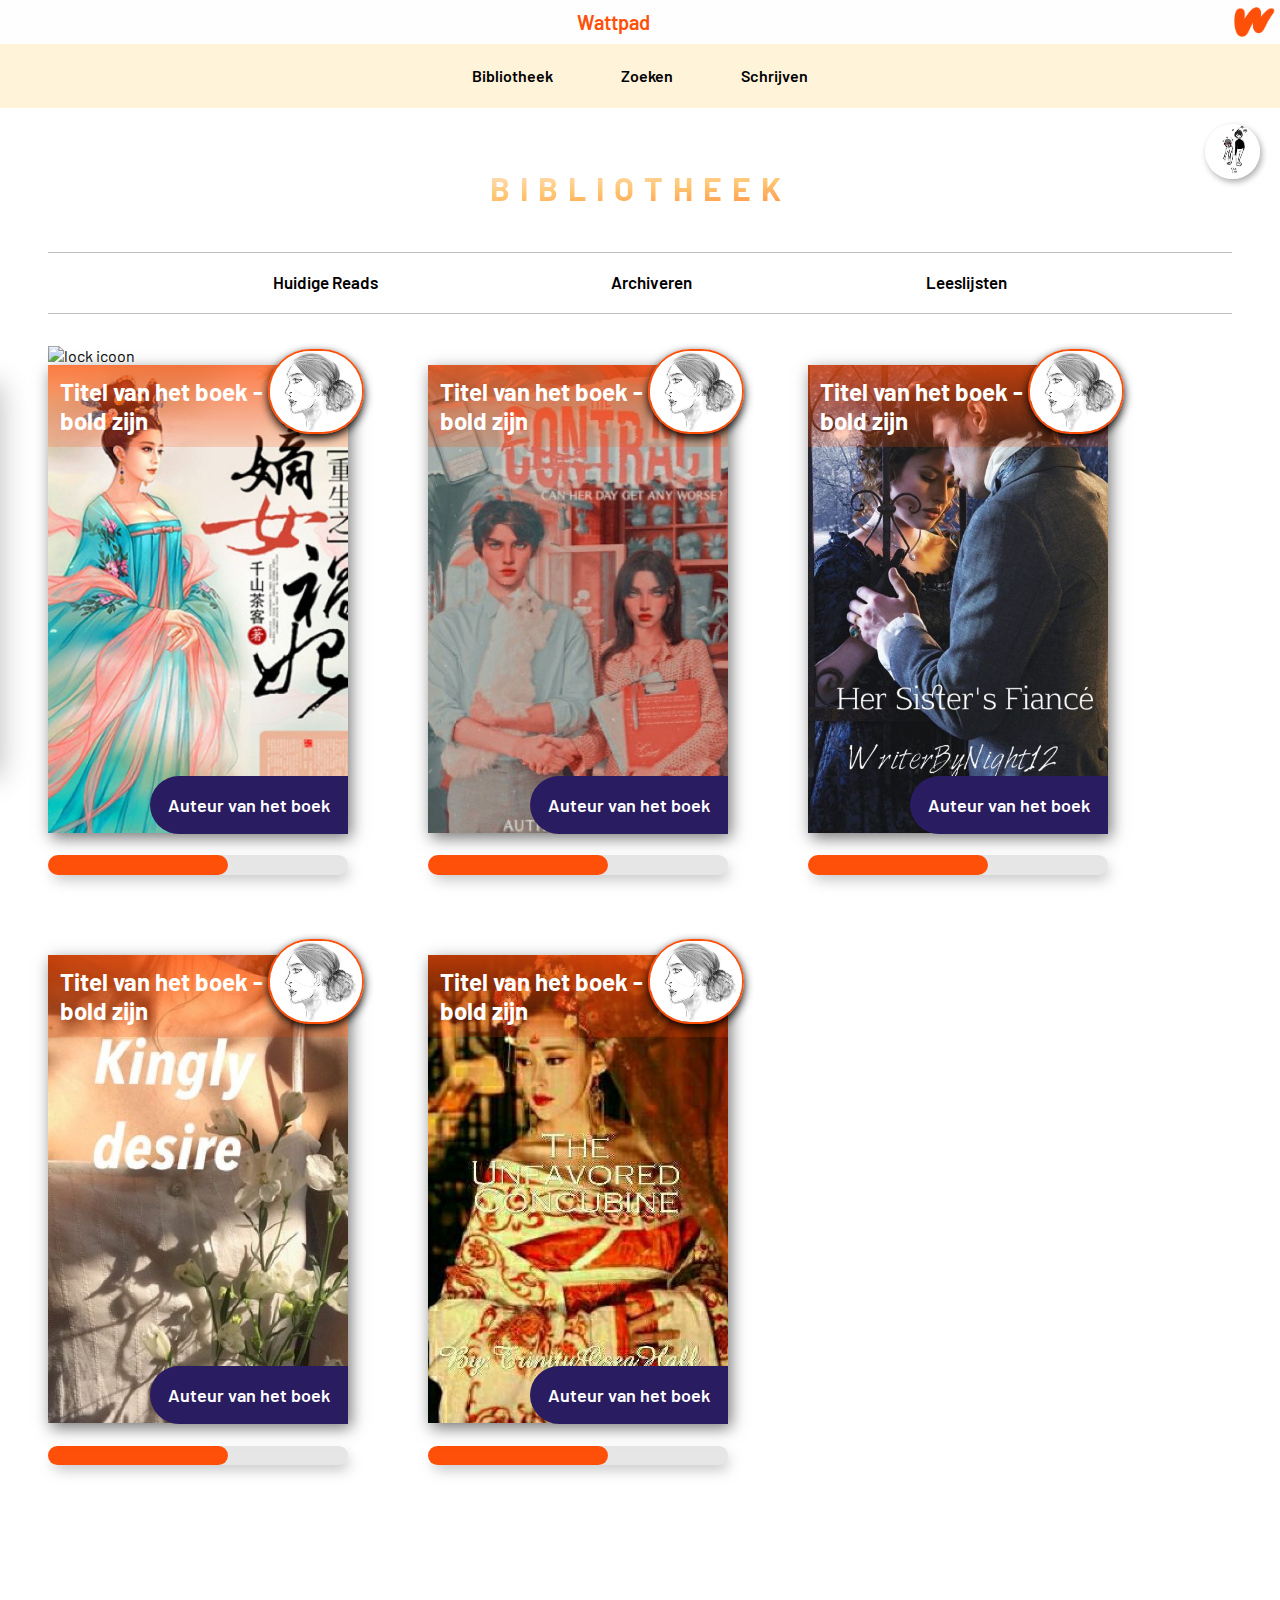
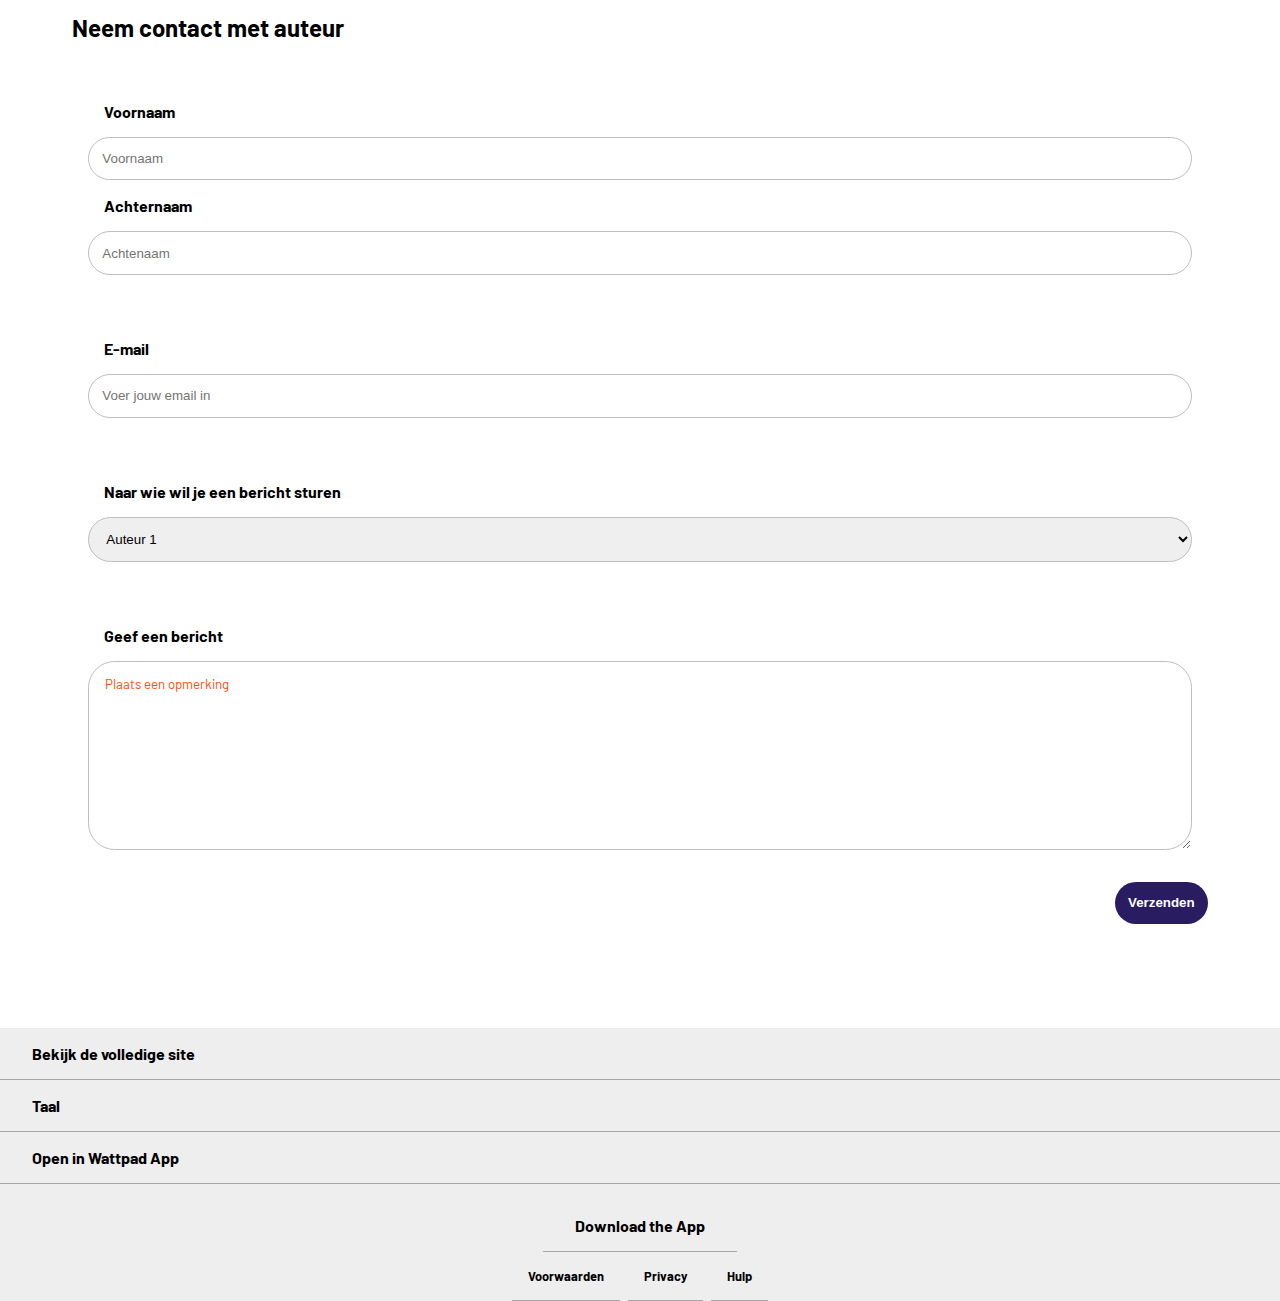
==== commit 7b921e4b: "Inzichten toegankelijkheid toegevoegd" ====
--- a/index.html
+++ b/index.html
@@ -62,6 +62,7 @@
 	<figure>
 
 		<img class="gebruiker-foto" src="./images/profiel-foto-van-gebruiker.png" alt="Gebruikerfoto">
+		<figcaption>Keïsha Alexander</figcaption>
 	</figure>
 
 
@@ -239,20 +240,38 @@
 		<!-- Om updates te krijgen over nieuwe hoofdstukken -->
 		<section>
 			<form>
-				<legend>Blijf op de Hoogte</legend>
+				<legend>Neem contact met auteur</legend>
 
 				<fieldset>
 					<label for="voornaam">Voornaam</label>
-					<input type="text" name="voornaam" id="voornaam">
+					<input type="text" name="voornaam" id="voornaam" placeholder="Voornaam">
 
 					<label for="achternaam">Achternaam</label>
-					<input type="text" name="achternaam" id="achternaam">
+					<input type="text" name="achternaam" id="achternaam" placeholder="Achtenaam">
 
 				</fieldset>
 
 				<fieldset>
 					<label for="email"> E-mail</label>
 					<input type="email" name="search-bar" id="email" placeholder="Voer jouw email in">
+				</fieldset>
+
+				<fieldset>
+					<label for="auter">Naar wie wil je een bericht sturen</label>
+					<select name="auteur" id="auteur">
+						<option value="auteurnaam-een"> Auteur 1</option>
+						<option value="auteurnaam-twee"> Auteur 2</option>
+						<option value="auteurnaam-drie"> Auteur 3</option>
+						<option value="auteurnaam-vier"> Auteur 4</option>
+						<option value="auteurnaam-vijf"> Auteur 5</option>
+					</select>
+				</fieldset>
+
+
+				<fieldset>
+					<label for="bericht">Geef een bericht</label>
+					<textarea name="" id="bericht" cols="30" rows="10"> Plaats een opmerking</textarea>
+
 				</fieldset>
 
 				<button type="submit">Verzenden</button>
--- a/styles/style.css
+++ b/styles/style.css
@@ -59,7 +59,7 @@
   right: 0;
   margin: 0;
   padding: 0;
-  z-index: 2;
+  z-index: 4;
   display: flex;
   position: relative;
   position: -webkit-sticky;
@@ -90,8 +90,8 @@
 
   padding: .5em;
   color: black;
-  min-width: 16px;
-  font-size: 16px;
+  min-width: 1em;
+  font-size: 1em;
   cursor: pointer;
   font-weight: 600;
   line-height: 1em;
@@ -159,22 +159,78 @@
   border-radius: 40px;
   transform: translateX(.5em);
   box-shadow: 2px 3px 6px rgba(0, 0, 0, 0.329);
-
-}
-
-
-
-
-
-
-
-
-
-
-
-
-
-
+  z-index: 3;
+
+
+
+
+}
+
+
+/* animatie van de gebruikersfoto */
+@keyframes gebruikersfoto-animation {
+  0% {
+    transform: translateX(.5em);
+    width: 55px;
+  }
+
+  100% {
+    transform: translateX(-19em);
+    width: 80px;
+  }
+}
+
+figure:nth-of-type(1) img:hover,
+figure:nth-of-type(1) img:active {
+  animation-name: gebruikersfoto-animation;
+  animation-iteration-count: 1;
+  animation-duration: 5s;
+  animation-fill-mode: forwards;
+  /* animation-direction: alternate; */
+  /* Laat de element op de dat positie staan */
+}
+
+/* https: //stackoverflow.com/questions/13981730/how-can-i-let-my-css3-animation-to-stay-at-its-animated-position-when-it-finishe */
+
+/* Animatie voor gebruikersnaam */
+
+
+figcaption {
+  right: 20px;
+  top: 1em;
+  /* transform: translateY(2em); */
+  position: absolute;
+  opacity: 0;
+  animation-name: gebruikersnaam-animation;
+  animation-iteration-count: 1;
+  animation-delay: 3s;
+  animation-duration: 2s;
+  animation-fill-mode: forwards;
+  /* animation-direction: alternate; */
+}
+
+
+
+@keyframes gebruikersnaam-animation {
+  0% {
+    opacity: 0;
+    /* transform: translateY(2em); */
+  }
+
+
+
+
+
+
+  100% {
+    opacity: 1;
+
+    transform: translateX(-5em);
+    font-size: 1.3em;
+    color: var(--button-color);
+
+  }
+}
 
 /* ****************************************************** */
 /* PAGINA 1 */
@@ -396,6 +452,18 @@
   border-radius: 3em 0 0 3em;
 
 }
+
+
+
+
+
+
+
+
+
+
+
+
 
 
 .main-first-page section:nth-of-type(2) img:last-of-type {
@@ -723,11 +791,21 @@
 }
 
 
+.main-second-page section:nth-of-type(3) article p::selection,
+.main-second-page section:nth-of-type(3) article p span::selection {
+  background-color: var(--button-color);
+  color: rgb(202, 202, 202);
+
+}
+
 /* Spaties tussen de samenvatting */
 .main-second-page section:nth-of-type(3) article p span {
   display: block;
   margin: 1.5em 0;
 }
+
+
+
 
 /* Met javascript wordt de samenvatting zichtbaar */
 .main-second-page section:nth-of-type(3) article p.samenvatting-zichtbaar {
@@ -956,7 +1034,8 @@
 
 /* Het formulier - Waar de gebruiker kan zijn email invoeren */
 form {
-  background-color: var(--section-color);
+  /* background-color: var(--section-color); */
+  margin-top: 5em;
   padding: 1.5em;
   border-radius: 4em;
   display: flex;
@@ -964,22 +1043,46 @@
   gap: 1em;
 }
 
-legend,
+
 legend {
   font-weight: bold;
-}
-
-
-legend {
-  font-size: 1.2em;
+  font-size: 1.5em;
 
   padding: .5em .5em .5em 0;
-
-}
-
-label {
+}
+
+
+
+fieldset {
+  display: flex;
+  flex-direction: column;
+
+  padding: 1em;
+  border: none;
+}
+
+input[type="text"]:active,
+input[type="text"]:hover,
+input[type="email"]:active,
+input[type="email"]:hover,
+textarea:hover,
+textarea:active,
+select:hover,
+select:active {
+  background-color: var(--section-color);
+  border: 2px solid var(--button-color);
+  transition: 0.5s;
+}
+
+
+
+
+
+
+fieldset label {
   margin: 1em;
   padding-right: 1em;
+  font-weight: bold;
 
 
 
@@ -990,12 +1093,29 @@
 
 }
 
-
-input[type="email"] {
+input,
+select {
   padding: 1em;
   border-radius: 4em;
   border: 1px solid var(--line-gray-color);
   width: 100%;
+
+}
+
+input,
+textarea {
+  color: var(--main-orange-color);
+}
+
+
+textarea {
+  /* color: #c4c4c4; */
+  font-family: 'Barlow', sans-serif;
+  padding: 1em;
+  border-radius: 2em;
+  border: 1px solid var(--line-gray-color);
+  width: 100%;
+  /* color: var(--button-color); */
 }
 
 
@@ -1007,9 +1127,15 @@
   border-radius: 4em;
   padding: 1em;
   align-self: flex-end;
-}
-
-
+  font-weight: bold;
+}
+
+form button:hover,
+form button:active {
+  background-color: var(--main-orange-pastel-color);
+  color: var(--button-color);
+  transition: 0.5s;
+}
 
 
 
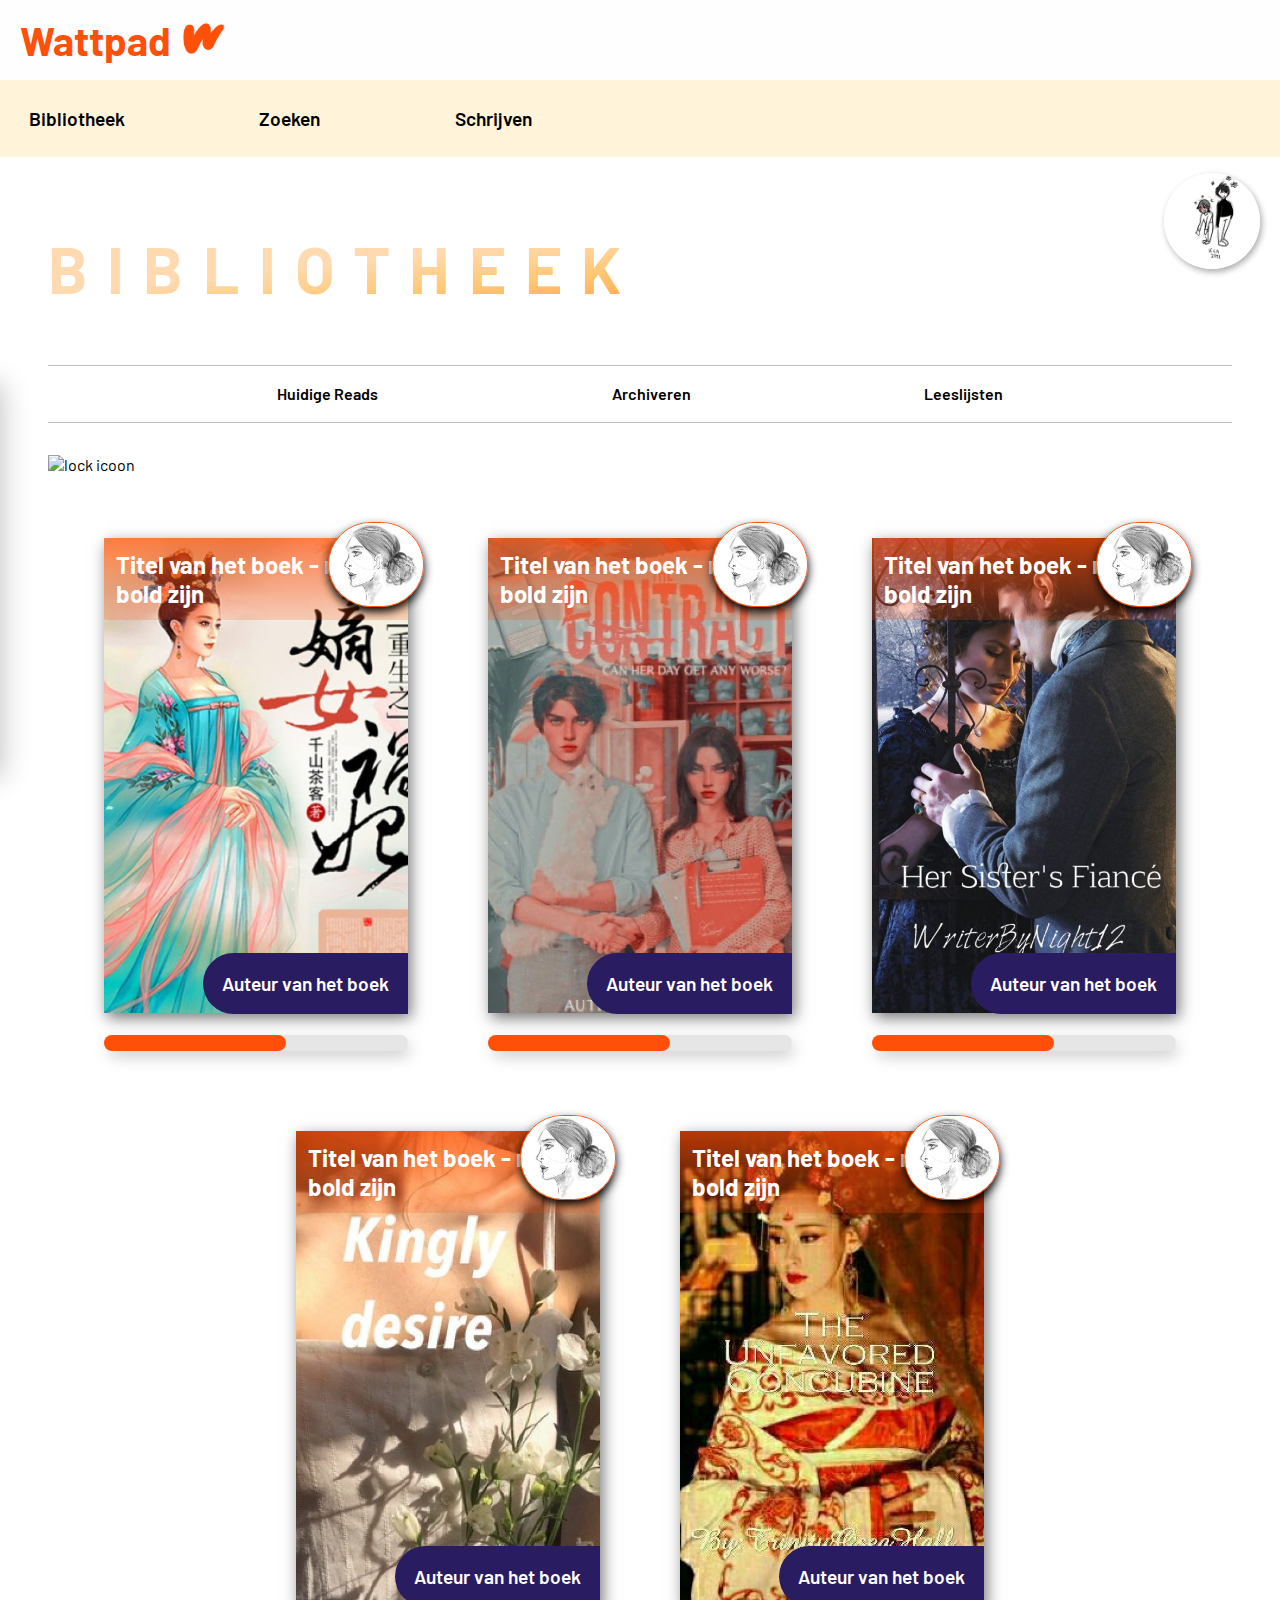
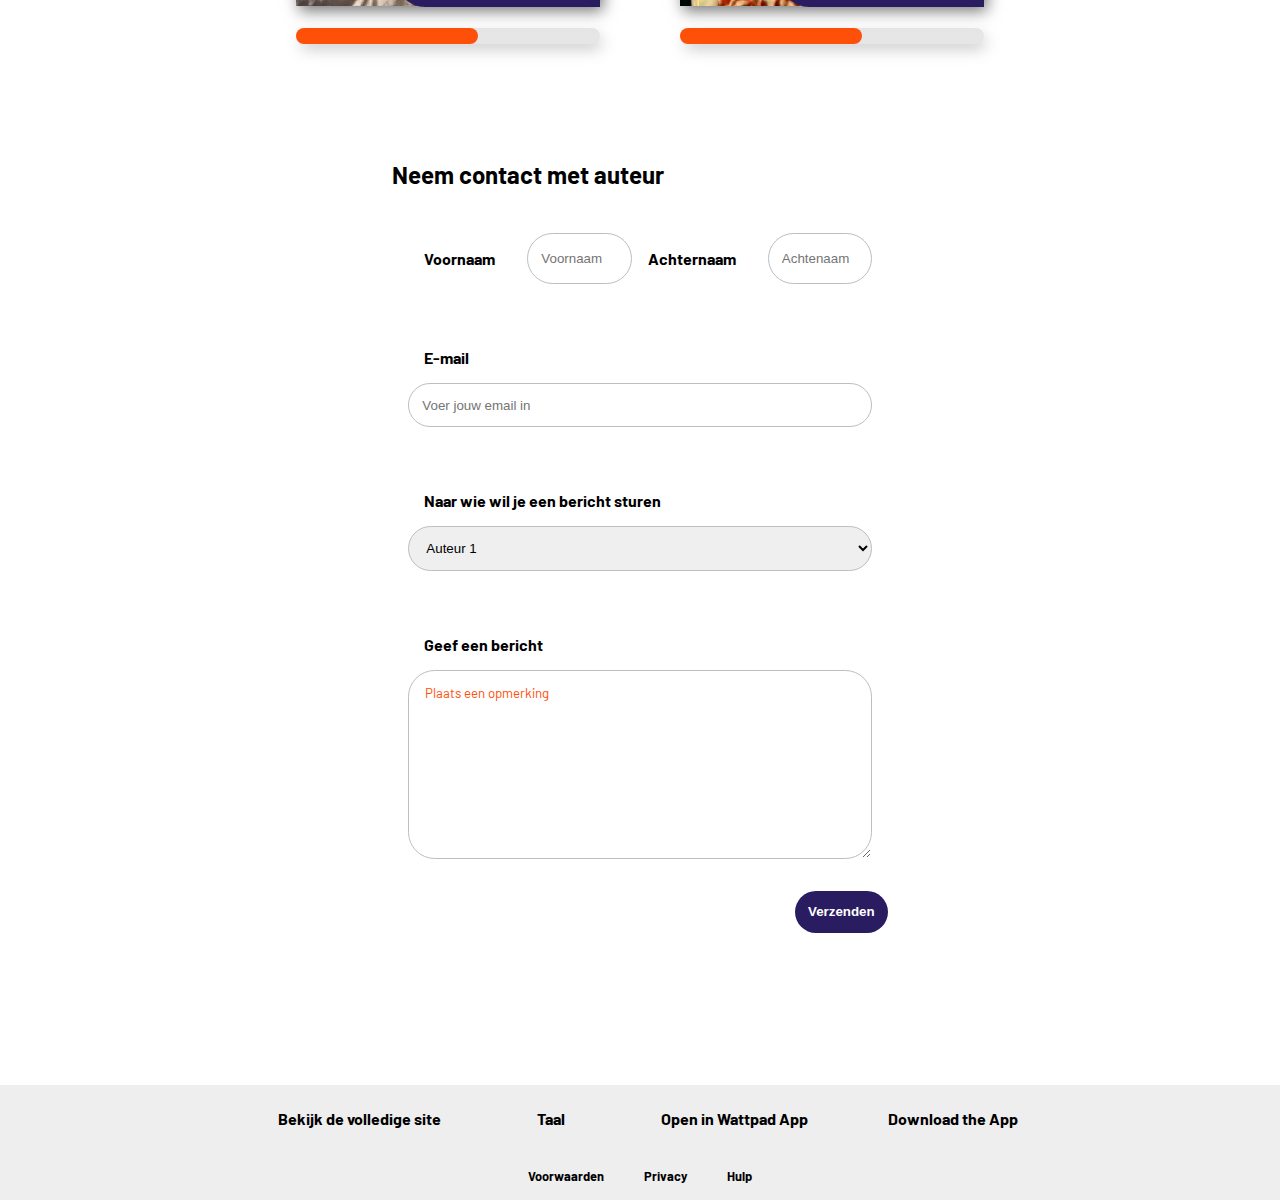
==== commit e1fd7779: "Code verzorgen en site responsive" ====
--- a/index.html
+++ b/index.html
@@ -27,8 +27,8 @@
 		<!-- Wattpad logo bron: https://company.wattpad.com/brand-guidelines -->
 
 		<div class="logo-container">
-			<a class="logo-link" href="">Wattpad</a>
-			<img class="logo-img" src="./images/Wattpad_Logomark_Orange_RGB_HR.png" alt="Wattpad logo">
+			<a href="#">Wattpad</a>
+			<img src="./images/Wattpad_Logomark_Orange_RGB_HR.png" alt="Wattpad logo">
 		</div>
 
 
@@ -40,19 +40,12 @@
 				<li>
 					<a href="./detailpagina.html">Bibliotheek</a>
 				</li>
-
 				<li>
 					<a href="#"> Zoeken</a>
-					<!-- <i class="gg-search"></i> -->
-					<!-- Bron/; https://css.gg/search -->
-					<!-- <img src="./images/search-icon.png" alt="Hier kan je zoeken"> -->
 				</li>
-
 				<li>
 					<a href="#"> Schrijven</a>
-
 				</li>
-
 			</ul>
 		</nav>
 
@@ -60,15 +53,14 @@
 	</header>
 
 	<figure>
-
-		<img class="gebruiker-foto" src="./images/profiel-foto-van-gebruiker.png" alt="Gebruikerfoto">
+		<img src="./images/profiel-foto-van-gebruiker.png" alt="Gebruikerfoto">
 		<figcaption>Keïsha Alexander</figcaption>
 	</figure>
 
 
 	<nav class="side-menu">
 		<div class="side-menu-content">
-			<a href="./detailpagina.html"> Lezen</a>
+			<a href="./detailpagina.html">Lezen</a>
 			<a href="./detailpagina.html">Verwijderen</a>
 			<a href="./detailpagina.html"> Archiveren</a>
 			<a href="./detailpagina.html">Opslaan</a>
@@ -86,11 +78,6 @@
 		<section>
 
 			<h1>Bibliotheek</h1>
-
-
-
-
-
 			<nav>
 				<ul>
 					<li><a href="#">Huidige Reads</a></li>
@@ -98,8 +85,6 @@
 					<li><a href="#">Leeslijsten</a></li>
 				</ul>
 			</nav>
-
-
 			<img src="#" alt="lock icoon">
 		</section>
 
@@ -114,41 +99,29 @@
 
 						<a href="#">
 							<h2>Titel van het boek - moet bold zijn</h2>
-
 							<img src="./images/156454935-512-k537006-boekenkaft-uit-wattpad.jpg" alt="Book cover">
 							<!-- Bron: https://img.wattpad.com/cover/156454935-512-k537006.jpg -->
-
 							<p>Auteur van het boek </p>
 
-							<!-- figure element hier zetten -->
-
-							<img src="./images/auteurs-profiel.jpg" alt="Profiel foto van auteur">
-
-						</a>
-
-						<!-- Aantal kijkers en stemmen van het boek -->
-
-
+							<!-- Het profiel foto van auteutr -->
+							<img src="./images/auteurs-profiel.jpg" alt="Profiel foto van auteur">
+
+						</a>
 
 						<!-- Progress line moet hier zijn -->
 						<div class="licht-grijs-balk">
 							<div class="oranje-balk"></div>
 						</div>
-
-					</li>
-
-
-
-					<li>
-						<a href="#">
-
+					</li>
+
+
+
+					<li>
+						<a href="#">
 							<img src="./images/171288871-512-k852710-boekenkaft-2.jpg" alt="Book cover">
 							<!-- Bron:  https://img.wattpad.com/cover/171288871-512-k852710.jpg-->
 
-
-
-							<h2> Titel van het boek - moet bold zijn </h2>
-
+							<h2> Titel van het boek - moet bold zijn </h2>
 							<p>Auteur van het boek</p>
 							<img src="./images/auteurs-profiel.jpg" alt="Profiel foto van auteur">
 
@@ -170,14 +143,9 @@
 							<img src="./images/80735354-512-k933380-boekenkaft-3.jpg" alt="Book cover">
 							<!-- Bron: https://img.wattpad.com/cover/80735354-512-k933380.jpg -->
 
-
-
-
-							<h2> Titel van het boek - moet bold zijn </h2>
-							<p>Auteur van het boek</p>
-
-							<img src="./images/auteurs-profiel.jpg" alt="Profiel foto van auteur">
-
+							<h2> Titel van het boek - moet bold zijn </h2>
+							<p>Auteur van het boek</p>
+							<img src="./images/auteurs-profiel.jpg" alt="Profiel foto van auteur">
 						</a>
 
 						<!-- Progress line moet hier zijn -->
@@ -192,35 +160,23 @@
 							<img src="./images/149793898-512-k92662-boekenkaft-4.jpg" alt="Book cover">
 							<!-- Bron: https://img.wattpad.com/cover/149793898-512-k92662.jpg -->
 
-
-
-
-							<h2> Titel van het boek - moet bold zijn </h2>
-							<p>Auteur van het boek</p>
-
-							<img src="./images/auteurs-profiel.jpg" alt="Profiel foto van auteur">
-
-						</a>
-
-						<!-- Progress line moet hier zijn -->
-						<div class="licht-grijs-balk">
-							<div class="oranje-balk "></div>
-						</div>
-					</li>
-
-					<li>
-						<a href="#">
-
+							<h2> Titel van het boek - moet bold zijn </h2>
+							<p>Auteur van het boek</p>
+							<img src="./images/auteurs-profiel.jpg" alt="Profiel foto van auteur">
+						</a>
+
+						<!-- Progress line moet hier zijn -->
+						<div class="licht-grijs-balk">
+							<div class="oranje-balk "></div>
+						</div>
+					</li>
+
+					<li>
+						<a href="#">
 							<img src="./images/126395472-512-k762502-boekenkaft-5.jpg" alt="Book cover">
-
-
-
-
-							<h2> Titel van het boek - moet bold zijn </h2>
-							<p>Auteur van het boek</p>
-
-							<img src="./images/auteurs-profiel.jpg" alt="Profiel foto van auteur">
-
+							<h2> Titel van het boek - moet bold zijn </h2>
+							<p>Auteur van het boek</p>
+							<img src="./images/auteurs-profiel.jpg" alt="Profiel foto van auteur">
 						</a>
 
 						<!-- Progress line moet hier zijn -->
@@ -271,7 +227,6 @@
 				<fieldset>
 					<label for="bericht">Geef een bericht</label>
 					<textarea name="" id="bericht" cols="30" rows="10"> Plaats een opmerking</textarea>
-
 				</fieldset>
 
 				<button type="submit">Verzenden</button>
@@ -290,7 +245,6 @@
 					<li>
 						<a href="#">Bekijk de volledige site</a>
 						<i class="gg-arrow-right"></i>
-
 					</li>
 
 					<li>
@@ -308,7 +262,6 @@
 					</li>
 				</ul>
 			</nav>
-
 		</section>
 
 		<section>
--- a/styles/style.css
+++ b/styles/style.css
@@ -8,8 +8,9 @@
   margin: 0;
 }
 
-
-/* Algemen stijlen voor de hele pagina */
+/*****************************************/
+/*  Algemeen stijlen voor de hele pagina */
+/*****************************************/
 :root {
   --button-color: #2a1c60;
   --background-color: #fefefe;
@@ -21,7 +22,6 @@
   --line-gray-color: rgb(190, 190, 190);
   --white-color: white;
   --section-color: #f2fdfd;
-
 }
 
 
@@ -48,10 +48,15 @@
 
 
 
-/* ------------------------- */
-/* Hier begin de stijlen voor de header voor beide pagina */
-/* ------------------------------------------------- */
-
+
+
+/********************/
+/* ALGEMENE STIJLEN */
+/********************/
+
+/************/
+/* HEADER */
+/***********/
 
 header {
   top: 0;
@@ -68,26 +73,21 @@
   background-color: var(--background-color);
 }
 
-
-
 header nav {
-
   background-color: rgb(255, 244, 218);
 }
 
 header ul {
-  gap: 20px;
+  gap: 1.25em;
   display: flex;
   flex-flow: wrap;
   justify-content: center;
   /* justify-content:space-evenly; */
 }
 
-
 header a {
   display: block;
   width: 100%;
-
   padding: .5em;
   color: black;
   min-width: 1em;
@@ -104,15 +104,13 @@
 }
 
 header nav a:hover {
-
   background-color: var(--header-link-color);
 }
 
 
 header nav a:active,
 header nav a:focus {
-
-  border-bottom: 4px solid var(--main-orange-color);
+  border-bottom: 0.2em solid var(--main-orange-color);
 }
 
 header .logo-container {
@@ -121,24 +119,23 @@
   justify-content: center;
 }
 
-header .logo-link {
-  font-size: 20px;
+/* Wattpad  */
+header .logo-container a {
+  transition: 0.5s;
+  font-size: 1.25em;
   color: var(--main-orange-color);
-
-}
-
-
-header:first-of-type img:first-of-type {
-  width: 55px;
-  max-width: 75px;
-  min-width: 50px;
-
-}
-
-
-
-
-
+}
+
+/* Wattpad logo */
+header .logo-container img {
+  top: 0;
+  right: 7em;
+  width: 3em;
+  max-width: 4.7em;
+  min-width: 3.1em;
+  transition: 0.5s;
+  position: absolute;
+}
 
 
 
@@ -146,97 +143,84 @@
 /* ***************************** */
 /* Figure is de gebruikers foto */
 /* **************************** */
-
 figure {
   position: relative;
 }
 
+/* gebruikersfoto */
 figure:nth-of-type(1) img {
-  right: 20px;
-  width: 55px;
+  z-index: 3;
+  width: 3.4em;
+  right: 1.25em;
   margin: 1em 0.5em;
   position: absolute;
-  border-radius: 40px;
+  border-radius: 3em;
   transform: translateX(.5em);
-  box-shadow: 2px 3px 6px rgba(0, 0, 0, 0.329);
-  z-index: 3;
-
-
-
-
-}
-
+  box-shadow: 0.12em 0.18em 0.37em rgba(0, 0, 0, 0.329);
+}
+
+/*************/
+/* ANIMATIES */
+/*************/
 
 /* animatie van de gebruikersfoto */
 @keyframes gebruikersfoto-animation {
   0% {
+    width: 3.4em;
     transform: translateX(.5em);
-    width: 55px;
   }
 
   100% {
     transform: translateX(-19em);
-    width: 80px;
-  }
-}
-
+  }
+}
+
+/* Als je klikt of hover wordt de animatie geactiveerd */
 figure:nth-of-type(1) img:hover,
 figure:nth-of-type(1) img:active {
+  animation-duration: 5s;
+  animation-iteration-count: 1;
+  animation-fill-mode: forwards;
   animation-name: gebruikersfoto-animation;
-  animation-iteration-count: 1;
-  animation-duration: 5s;
-  animation-fill-mode: forwards;
-  /* animation-direction: alternate; */
   /* Laat de element op de dat positie staan */
-}
-
-/* https: //stackoverflow.com/questions/13981730/how-can-i-let-my-css3-animation-to-stay-at-its-animated-position-when-it-finishe */
+  /* https: //stackoverflow.com/questions/13981730/how-can-i-let-my-css3-animation-to-stay-at-its-animated-position-when-it-finishe */
+}
 
 /* Animatie voor gebruikersnaam */
-
-
 figcaption {
-  right: 20px;
   top: 1em;
-  /* transform: translateY(2em); */
+  opacity: 0;
+  right: 1.25em;
   position: absolute;
-  opacity: 0;
-  animation-name: gebruikersnaam-animation;
-  animation-iteration-count: 1;
   animation-delay: 3s;
   animation-duration: 2s;
+  animation-iteration-count: 1;
   animation-fill-mode: forwards;
-  /* animation-direction: alternate; */
-}
-
-
+  animation-name: gebruikersnaam-animation;
+}
 
 @keyframes gebruikersnaam-animation {
   0% {
     opacity: 0;
-    /* transform: translateY(2em); */
-  }
-
-
-
-
-
+  }
 
   100% {
     opacity: 1;
-
-    transform: translateX(-5em);
     font-size: 1.3em;
     color: var(--button-color);
-
-  }
-}
+    transform: translateX(-5em);
+  }
+}
+
+
+
+/*************/
+/* PAGINA 1 */
+/************/
 
 /* ****************************************************** */
-/* PAGINA 1 */
 /* Hier begin het stijlen voor de content binnen de main HTML */
 /* Onderaan staan de stijlen voor de eerste pagina  */
-
 /* ****************************************** */
 .main-first-page {
   margin: 3em;
@@ -254,36 +238,31 @@
 .main-first-page li {
   display: flex;
   flex-wrap: wrap;
-
-}
-
-
-
+}
+
+/* Code voor alle afbeelding voor pagina 1 */
 .main-first-page section img {
   width: 100%;
-  max-width: 300px;
-  min-width: 200px
+  max-width: 19em;
+  min-width: 12.5em;
 }
 
 
 /* *************************************** */
-/* Speciefieke stijlen voor de eerste pagina  */
+/* Specifieke stijlen voor de eerste pagina */
 /* *************************************** */
 
-/* Dit is de vormgeving voor de bibliotheek titel 
-op de eerste pagina  */
-
+/* Dit is de vormgeving voor de bibliotheek titel op de eerste pagina  */
 .main-first-page h1:first-of-type {
   width: 100%;
-
-  position: static;
+  transition: 1s;
   line-height: 2em;
   min-width: 200px;
   text-align: center;
-  border-radius: 20px;
+
 
   /* https: //www.cssportal.com/css-text-gradient-generator/ */
-
+  /* De codent van de gradient */
   background: #FF500A;
   background: -webkit-linear-gradient(to top left, #FF500A 1%, #FFC773 50%, #FFDAB0 65%);
   background: -moz-linear-gradient(to top left, #FF500A 1%, #FFC773 50%, #FFDAB0 65%);
@@ -293,158 +272,99 @@
   -webkit-text-fill-color: transparent;
 
   font-size: 2em;
-
-
-
-
-  letter-spacing: 10px;
+  letter-spacing: 0.3em;
   text-transform: uppercase;
 
-  /* color: var(--white-color); */
-  /* background: var(--main-orange-color); */
-  /* text-shadow: 4px 4.5px 2px #682104; */
-  /* background: var(--main-orange-color);  */
-  /* background-image: linear-gradient(var(--main-orange-color), rgba(255, 80, 10, 0.5)); */
-
-
-}
-
-
-
-/* 
-
-.main-first-page h1:first-of-type:hover {
-  animation-name: titel-animation;
-  animation-duration: 1s;
-  animation-iteration-count: infinite;
-
-
-}
-
-
-@keyframes titel-animation {
-  0% {}
-
-  100% {
-
-    background-color: var(--button-color);
-
-    transform: scale(1);
-    letter-spacing: 10px;
-    text-transform: uppercase;
-    background: var(--button-color);
-  }
-} */
-
-
-
-
-
-
-
-/* ********************************* */
+}
+
+
+
+
+/*************/
+/*SECTION 1  */
+/*************/
+
+/* **************************************************************** */
 /* Dit is voor Section 1 van Pagina 1 */
 /* Die bestaat uit de huidige reads en de archiveren en leeslijst */
-/* ********************************* */
+/* **************************************************************** */
 .main-first-page section:nth-of-type(1) nav {
   margin: 2em 0;
 }
 
 .main-first-page section:nth-of-type(1) ul {
-  gap: 5px;
+  gap: .1em;
   display: flex;
   flex-wrap: wrap;
   justify-content: space-evenly;
   border-top: 1px solid var(--line-gray-color);
   border-bottom: 1px solid var(--line-gray-color);
-
-
 }
 
 .main-first-page section:nth-of-type(1) li {
   display: flex;
   flex-wrap: wrap;
   flex-direction: column;
-
 }
 
 /* De links */
 .main-first-page section:nth-of-type(1) a {
   z-index: 0;
   width: 100%;
-  font-size: 17px;
-  min-width: 14px;
+  font-size: 1em;
+  min-width: 0.8em;
   font-weight: 600;
   transition: 0.5s;
-  color: var(--black-color);
   padding: 1em 0.2em;
   line-height: 1.5em;
-}
-
-
+  color: var(--black-color);
+}
 
 .main-first-page section:nth-of-type(1) a:active,
-main:first-of-type section:nth-of-type(1) a:focus {
-  font-size: 19px;
-  border-bottom: 4px solid var(--main-orange-color);
-}
-
-
-
-
-
-
-
-
-
-
-
-
-
-/* ***************************** */
-/* Section 2 van pagina 1 */
-/* Bestaat uit de boeken die opgeslagen zijn in mijn bibliotheek */
-/* ***************************** */
-
+.main-first-page section:nth-of-type(1) a:focus,
+.main-first-page section:nth-of-type(1) a:hover {
+  font-size: 1.3em;
+  border-bottom: 0.3em solid var(--main-orange-color);
+}
+
+
+/*************/
+/* SECTION 2 */
+/*************/
+
+/******************************************************************/
+/*  Bestaat uit de boeken die opgeslagen zijn in mijn bibliotheek */
+/******************************************************************/
 .main-first-page section:nth-of-type(2) ul {
   gap: 5em;
 }
 
-
 .main-first-page section:nth-of-type(2) a {
   position: relative;
 }
 
-
 /* Het boekenkaft  */
-
 .main-first-page section:nth-of-type(2) img {
-  box-shadow: 3px 5px 15px rgb(119, 119, 119);
-}
-
-
+  box-shadow: 0.2em 0.3em 0.9em rgb(119, 119, 119);
+}
 
 /* Het titel van het boek */
-
 .main-first-page section:nth-of-type(2) h2 {
   top: 0;
   z-index: 0;
   padding: 0.5em;
   position: absolute;
-  /* writing-mode: vertical-lr; */
   color: var(--white-color);
   background-image: linear-gradient(to bottom, #ff4f0ab7, #ff4f0a33);
 }
 
-
-/* Naam van auteur */
+/* Naam van auteur  op het boekenkaft*/
 .main-first-page section:nth-of-type(2) p {
-
   right: 0;
-  bottom: 2px;
+  bottom: 0.1em;
   padding: 1em;
   color: white;
-  font-size: 18px;
+  font-size: 1.2em;
   font-weight: 600;
   position: absolute;
   text-align: center;
@@ -453,19 +373,7 @@
 
 }
 
-
-
-
-
-
-
-
-
-
-
-
-
-
+/* De auteurs profiel foto */
 .main-first-page section:nth-of-type(2) img:last-of-type {
 
   position: absolute;
@@ -474,47 +382,40 @@
   min-width: 2em;
   max-width: 6em;
   border-radius: 20em;
-  box-shadow: 0 4px 10px black;
-  border: 2px solid var(--main-orange-color);
-
-}
-
-
-
+  box-shadow: 0 0.3em 0.6em black;
+  border: 0.1em solid var(--main-orange-color);
+}
 
 /* progressbar onder het boek  */
-
 .oranje-balk,
 .licht-grijs-balk {
-
-  height: 1.2em;
+  height: 1em;
   border-radius: 4em;
-
 }
 
 .licht-grijs-balk {
   margin: 1.2em 0 0 0;
   width: 100%;
   background-color: rgb(230, 230, 230);
-  box-shadow: 3px 7px 14px -2px rgba(185, 185, 185, 0.83);
+  box-shadow: 0.2em 0.4em 0.9em -0.1em rgba(185, 185, 185, 0.83);
 }
 
 .oranje-balk {
+  width: 60%;
   background-color: var(--main-orange-color);
-  width: 60%;
-
-}
-
-
-
-
-
-
-
-/* ********************************************88 */
-/* Code voor de side menu in de bibliotheek pagina  */
-/* Side menu  */
-
+}
+
+
+
+
+/*****************/
+/* HET SIDE MENU */
+/*****************/
+
+/*******************************************************/
+/* Code voor de side menu in de bibliotheek pagina   */
+/*  Side menu is een menu die zichtbaar wordt als je op de boeken klikt */
+/*******************************************************/
 
 @keyframes side-menu-animation {
   0% {
@@ -526,15 +427,11 @@
     box-shadow: 13px 7px 27px -2px rgba(0, 0, 0, 0.24);
   }
 }
-
-
 
 .side-menu {
   top: calc(100% /2.4);
   bottom: 8em;
   left: 0;
-  /* top: 5em; */
-  /* bottom: 0; */
   z-index: 1;
   padding: 1em;
   transition: 1s;
@@ -550,23 +447,29 @@
   animation-name: side-menu-animation;
   animation-duration: 2s;
   animation-direction: alternate;
-
 }
 
 .side-menu-content {
   display: flex;
   flex-direction: column;
   margin-top: 2em;
-
-}
-
+}
+
+/* De links binnen de side menu */
 .side-menu-content a {
   padding: .5em;
   color: black;
   font-weight: bold;
-
-
-
+  transition: 0.2s;
+}
+
+.side-menu-content a:hover,
+.side-menu-content a:active,
+.side-menu-content a:focus {
+  background-color: #e0e0e0;
+  color: #5c4c9b;
+  border-radius: 4em;
+  font-size: 1.2em;
 }
 
 .side-menu-content a:last-of-type {
@@ -582,459 +485,11 @@
 
 
 
-
-
-
-/* ******************************************* */
-/* PAGINA 2 */
-/* -----------------Stijlen op de tweede pagina  */
-/* ALGEMENE STIJLEN VOOR DE tweede pagina  */
-/* ************************************************8 */
-.main-second-page {
-  margin: 2em;
-  display: flex;
-  flex-wrap: wrap;
-  flex-direction: column;
-  justify-content: center;
-}
-
-.main-second-page ul,
-.main-second-page li {
-  display: flex;
-  flex-wrap: wrap;
-
-}
-
-.main-second-page section {
-  display: flex;
-  margin: 4em 0;
-  position: relative;
-  flex-direction: column;
-
-}
-
-
-
-
-
-
-
-
-
-
-
-
-/* ******************************************* */
-/* Stijlen voor specifieke section van de pagina  */
-/* de eerste section  -----------------*/
-/* Bestaat uit de boekenkaft met daarin specifieke informatie van het boek. */
-/* ***************************************** */
-.main-second-page section:first-of-type {
-
-  gap: 1em;
-  margin: 0;
-  padding: 1em;
-  flex-direction: column;
-  justify-content: center;
-
-  box-shadow: 1px 18px 22px -11px rgba(0, 0, 0, 0.27);
-
-}
-
-/* Titel van het boek */
-
-.main-second-page section:first-of-type h1 {
-
-  width: 100%;
-  min-width: 200px;
-  text-align: center;
-  padding: 0.5em;
-  border-radius: 2em;
-
-  /* background: #FF500A;
-  background: -webkit-linear-gradient(to top left, #FF500A 20%, #FFC773 50%, #FFDAB0 87%);
-  background: -moz-linear-gradient(to top left, #FF500A 20%, #FFC773 50%, #FFDAB0 87%);
-  background: linear-gradient(to top left, #FF500A 20%, #FFC773 50%, #FFDAB0 87%);
-  background-clip: text;
-  -webkit-background-clip: text;
-  -webkit-text-fill-color: transparent; */
-
-  /* color: var(--white-color);
-  background: var(--main-orange-color); */
-
-}
-
-/* Link die naar de pagina  van het auteurs gaat */
-.main-second-page section:first-of-type a {
-  order: 0;
-  text-align: center;
-}
-
-/* Het boekenkaft */
-.main-second-page section:first-of-type img {
-  order: 1;
-  width: 100%;
-  min-width: 3em;
-  max-width: 18em;
-  align-self: center;
-  border-radius: 2em;
-}
-
-
-
-/*  ---------------------de eerste section------------------ */
-
-
-
-
-
-
-/* **************************************************** */
-/* de tweede section------------------------------------ */
-/* De statistieken van het boek zoals aantal mensen die het boek had gekeken */
-/* ***************************************************** */
-.main-second-page section:nth-of-type(2) ul {
-  gap: 1em;
-
-
-}
-
-.main-second-page section:nth-of-type(2) li {
-  flex-direction: row;
-  padding: 0 .5em;
-  border-right: 1px solid var(--line-gray-color);
-  flex-grow: 1;
-  gap: 1em;
-  align-items: center;
-}
-
-.main-second-page section:nth-of-type(2) li:last-of-type {
-  border: none;
-}
-
-.main-second-page section:nth-of-type(2) div {
-  flex-direction: column;
-  font-size: 0.8em;
-}
-
-.main-second-page section:nth-of-type(2) div span {
-  font-weight: bold;
-}
-
-
-
-
-
-
-
-
-
-
-
-
-
-
-
-
-/* ---------------section 3 --------------- */
-/* Code voor de samenvatting  van het boek*/
-/* --------------------------------------- */
-
-/* Stijlen van het toon samenvatting button */
-
-.main-second-page section:nth-of-type(3) {
-  margin-top: 0.5em;
-}
-
-
-.main-second-page section:nth-of-type(3) button {
-  padding: 1em;
-  border: none;
-
-  margin-top: 0.5em;
-  color: var(--white-color);
-  font-size: 1.2em;
-  font-weight: bold;
-  text-align: center;
-  border-radius: 4em;
-  background-color: var(--button-color);
-  transition: 0.2s;
-
-}
-
-/* Button om de samenvatting te tonen */
-.main-second-page section:nth-of-type(3) button:active,
-.main-second-page section:nth-of-type(3) button:hover {
-  transition: 0.2s;
-  color: var(--button-color);
-  background-color: var(--main-orange-pastel-color);
-}
-
-
-
-.main-second-page section:nth-of-type(3) article {
-
-  padding: 1em;
-  display: flex;
-  flex-direction: column;
-  justify-content: center;
-
-}
-
-/* Het samenvatting  */
-.main-second-page section:nth-of-type(3) article p {
-  display: none;
-  font-size: 18px;
-  line-height: 1.5em;
-  transition: 1s;
-  color: #3f3f3f;
-}
-
-
-.main-second-page section:nth-of-type(3) article p::selection,
-.main-second-page section:nth-of-type(3) article p span::selection {
-  background-color: var(--button-color);
-  color: rgb(202, 202, 202);
-
-}
-
-/* Spaties tussen de samenvatting */
-.main-second-page section:nth-of-type(3) article p span {
-  display: block;
-  margin: 1.5em 0;
-}
-
-
-
-
-/* Met javascript wordt de samenvatting zichtbaar */
-.main-second-page section:nth-of-type(3) article p.samenvatting-zichtbaar {
-  display: block;
-  transition: 1s;
-}
-
-
-
-/* Code voor het address */
-
-.main-second-page article address {
-  font-size: 1.3em;
-  margin: .5em 0;
-  color: var(--black-color);
-  font-weight: bold;
-  border-bottom: var(--black-color);
-
-}
-
-.main-second-page article address a {
-  display: block;
-  font-weight: normal;
-  font-size: 0.9em;
-  color: var(--black-color);
-}
-
-
-
-
-
-
-
-
-/* Vierde section------------------------ */
-/* De tags van het boek */
-
-.main-second-page section:nth-of-type(4) ul {
-  gap: 10px;
-  flex-direction: row;
-  justify-content: center;
-
-}
-
-.main-second-page section:nth-of-type(4) a {
-
-  padding: 0.8em;
-  border-radius: 35px;
-  color: rgba(0, 0, 0, 0.959);
-  background-color: rgb(245, 243, 243);
-
-}
-
-
-
-
-
-
-
-
-/*******************************************************/
-/*  --------------- De vijfde section-------------- */
-/* Een link naar de hoofdstukken van het boek */
-/******************************************************/
-
-.main-second-page section:nth-of-type(5) ul {
-  gap: 2em;
-  flex-direction: column;
-}
-
-.main-second-page section:nth-of-type(5) li {
-
-  border-radius: 1em;
-  background-color: rgb(255, 255, 255);
-  /* border: 2px solid #ff946a; */
-  box-shadow: 0px 26px 28px -5px rgba(0, 0, 0, 0.24);
-
-}
-
-.main-second-page section:nth-of-type(5) li:hover {
-  box-shadow: 0px 7px 8px 0px rgba(0, 0, 0, 0.31);
-  color: var(--main-orange-color);
-}
-
-/* Links  */
-
-
-.main-second-page section:nth-of-type(5) a:hover,
-.main-second-page section:nth-of-type(5) a:active {
-  color: var(--main-orange-color);
-
-}
-
-.main-second-page section:nth-of-type(5) a {
-  display: flex;
-  align-items: center;
-  gap: 1em;
-  padding: 1.5em;
-  font-size: 1em;
-  font-weight: bold;
-  color: #000000;
-}
-
-.main-second-page section:nth-of-type(5) li:nth-of-type(2) a i:last-of-type {
-  margin-left: .8em;
-}
-
-/* Het span binnen het paragraaf die binnen een link is */
-.main-second-page section:nth-of-type(5) a p span {
-  font-weight: lighter;
-  margin-left: .5em;
-}
-
-
-
-
-
-
-
-
-
-
-
-
-
-
-
-
-
-
-
-
-/* De zesde section --------------------------------- */
-/* De boek suggesties */
-.main-second-page section:nth-of-type(6) h2 {
-  padding: 1em 0;
-  font-size: 1.8em;
-}
-
-.main-second-page section:nth-of-type(6) ul {
-  justify-content: center;
-  flex-flow: row;
-  gap: 2em;
-  max-width: 350px;
-  overflow-x: auto;
-
-}
-
-
-
-.main-second-page section:nth-of-type(6) img {
-  max-width: 7em;
-}
-
-
-
-
-
-
-
-
-
-
-
-/* ************************ */
-/* De zevende section */
-/* Button om het boek te lezen */
-section:nth-of-type(7) {
-  position: -webkit-sticky;
-  position: sticky;
-  bottom: 2em;
-
-}
-
-section:nth-of-type(7) ul {
-  gap: .5em;
-  justify-content: center;
-}
-
-section:nth-of-type(7) li {
-  background-color: black;
-
-}
-
-
-
-section:nth-of-type(7) li:first-of-type {
-  border-radius: 111px 0px 0px 113px;
-  -moz-border-radius: 111px 0px 0px 113px;
-  -webkit-border-radius: 111px 0px 0px 113px;
-}
-
-
-section:nth-of-type(7) li:last-of-type {
-  border-radius: 0px 113px 113px 0px;
-  -moz-border-radius: 0px 113px 113px 0px;
-  -webkit-border-radius: 0px 113px 113px 0px;
-  /* https: //www.cssmatic.com/border-radius */
-}
-
-
-section:nth-of-type(7) a {
-  display: flex;
-  gap: 1em;
-  flex-direction: row;
-  align-items: center;
-  color: white;
-  font-size: 1.3em;
-  padding: 1.2em;
-  font-weight: bold;
-}
-
-
-
-
-/* Icoon voor het button */
-.gg-math-plus,
-.gg-readme {
-  width: 3em;
-}
-
-
-
-
-
-
-/* Het formulier - Waar de gebruiker kan zijn email invoeren */
+/*****************/
+/* HET FORMULIER */
+/*****************/
+
 form {
-  /* background-color: var(--section-color); */
   margin-top: 5em;
   padding: 1.5em;
   border-radius: 4em;
@@ -1043,22 +498,17 @@
   gap: 1em;
 }
 
-
 legend {
+  font-size: 1.5em;
   font-weight: bold;
-  font-size: 1.5em;
-
   padding: .5em .5em .5em 0;
 }
 
-
-
 fieldset {
-  display: flex;
-  flex-direction: column;
-
   padding: 1em;
   border: none;
+  display: flex;
+  flex-direction: column;
 }
 
 input[type="text"]:active,
@@ -1074,32 +524,22 @@
   transition: 0.5s;
 }
 
-
-
-
-
-
 fieldset label {
   margin: 1em;
   padding-right: 1em;
   font-weight: bold;
-
-
-
 }
 
 label[placeholder="Voer jouw email in"] {
   padding: 0.5em;
-
 }
 
 input,
 select {
+  width: 100%;
   padding: 1em;
   border-radius: 4em;
   border: 1px solid var(--line-gray-color);
-  width: 100%;
-
 }
 
 input,
@@ -1107,17 +547,13 @@
   color: var(--main-orange-color);
 }
 
-
 textarea {
-  /* color: #c4c4c4; */
-  font-family: 'Barlow', sans-serif;
+  width: 100%;
   padding: 1em;
   border-radius: 2em;
+  font-family: 'Barlow', sans-serif;
   border: 1px solid var(--line-gray-color);
-  width: 100%;
-  /* color: var(--button-color); */
-}
-
+}
 
 /* De verzenden button */
 form button {
@@ -1143,8 +579,593 @@
 
 
 
-/* --------Footer------------------ */
-/* Algemene Stijling voor de footer  */
+
+/************************************************/
+/*  Een beetje responsive maken - voor pagina 1 */
+/************************************************/
+@media (min-width: 40em) {
+  .main-first-page section:nth-of-type(2) ul {
+    display: flex;
+    margin-top: 4em;
+    justify-content: center;
+
+    transition: 0.5s;
+  }
+
+  .main-first-page h1:first-of-type {
+    font-size: 2.5em;
+  }
+}
+
+@media (min-width:50em) {
+
+  /* wattpad logo */
+  header .logo-container a {
+    display: flex;
+    font-size: 2.5em;
+    margin: 0 auto;
+    font-weight: bold;
+    align-self: flex-start;
+    transition: 0.5s;
+  }
+
+  header .logo-container img {
+    position: absolute;
+    top: 1em;
+    left: 11em;
+    width: 3.4em;
+    transition: 0.5s;
+  }
+
+  /* algemene navigatiebalk */
+  header ul {
+    display: flex;
+    justify-content: flex-start;
+    gap: 4em;
+    font-size: 1.2em;
+    transition: 1s;
+  }
+
+  /* gebruikersfoto */
+  figure:nth-of-type(1) img {
+    width: 6em;
+    border-radius: 4em;
+    transition: 0.5s;
+  }
+
+
+  /* gebruikersnaam */
+  figcaption {
+    top: 2.3em;
+    right: 2em;
+    position: absolute;
+    transition: 0.5s;
+  }
+
+  /* Bibliotheek titel */
+  .main-first-page h1:first-of-type {
+    font-size: 4em;
+    text-align: left;
+    transition: 1s;
+  }
+
+  .main-first-page section:nth-of-type(2) ul {
+    display: flex;
+    margin-top: 4em;
+    justify-content: center;
+    align-items: flex-start;
+    transition: 0.5s;
+  }
+
+  /* het formulier */
+  form {
+    margin: 3em 20em;
+  }
+
+  form fieldset:first-of-type {
+    display: flex;
+    flex-direction: row;
+
+  }
+}
+
+
+
+
+
+
+
+
+
+
+
+
+
+
+
+/*******************************/
+/*PAGINA 2 Details van het boek*/
+/*******************************/
+
+
+/* *************************************** */
+/* ALGEMENE STIJLEN VOOR DE TWEEDE PAGINA */
+/* ************************************** */
+.main-second-page {
+  margin: 2em;
+  display: flex;
+  flex-wrap: wrap;
+  flex-direction: column;
+  justify-content: center;
+}
+
+.main-second-page ul,
+.main-second-page li {
+  display: flex;
+  flex-wrap: wrap;
+}
+
+.main-second-page section {
+  display: flex;
+  margin: 4em 0;
+  position: relative;
+  flex-direction: column;
+}
+
+
+
+/*************/
+/* SECTION 1 */
+/**************/
+
+/* ****************************************************************************************************************************** */
+/* de eerste section Bestaat uit de boekenkaft met daarin specifieke informatie van het boek. Zoals de titel, auteur en boekenkaft */
+/* ******************************************************************************************************************************* */
+.main-second-page section:first-of-type {
+  gap: 1em;
+  margin: 0;
+  padding: 1em;
+  flex-direction: column;
+  justify-content: center;
+  box-shadow: 0.7em 1.1em 1.4em -0.7em rgba(0, 0, 0, 0.27);
+}
+
+/* Titel van het boek */
+.main-second-page section:first-of-type h1 {
+  width: 100%;
+  padding: 0.5em;
+  min-width: 13em;
+  text-align: center;
+  border-radius: 2em;
+}
+
+/* Link die naar de pagina  van het auteurs gaat */
+.main-second-page section:first-of-type a {
+  order: 0;
+  text-align: center;
+}
+
+/* Het boekenkaft */
+.main-second-page section:first-of-type img {
+  order: 1;
+  width: 100%;
+  min-width: 3em;
+  max-width: 18em;
+  align-self: center;
+  border-radius: 2em;
+}
+
+
+
+
+
+
+
+/*************/
+/* SECTION 2 */
+/**************/
+
+/* ************************************************************************ */
+/* Het statistieken van het boek zoals aantal mensen die het boek had gelezen*/
+/* *********************************************************************** */
+.main-second-page section:nth-of-type(2) ul {
+  gap: 1em;
+}
+
+/* Het statistiek van het boek */
+.main-second-page section:nth-of-type(2) li {
+  gap: 1em;
+  flex-grow: 1;
+  padding: 0 .5em;
+  align-items: center;
+  flex-direction: row;
+  border-right: 0.06em solid var(--line-gray-color);
+}
+
+.main-second-page section:nth-of-type(2) li:last-of-type {
+  border: none;
+}
+
+.main-second-page section:nth-of-type(2) div {
+  font-size: 0.8em;
+  flex-direction: column;
+}
+
+.main-second-page section:nth-of-type(2) div span {
+  font-weight: bold;
+}
+
+
+
+
+
+
+
+
+
+
+
+
+
+
+/*************/
+/* SECTION 3 */
+/**************/
+
+/**********************************/
+/* Het samenvatting van het boek */
+/*********************************/
+
+/* Stijlen van het toon samenvatting button */
+.main-second-page section:nth-of-type(3) {
+  margin-top: 0.5em;
+}
+
+/* Button om de samenvatting te tonen */
+.main-second-page section:nth-of-type(3) button {
+  padding: 1em;
+  border: none;
+  transition: 0.2s;
+  font-size: 1.2em;
+  margin-top: 0.5em;
+  font-weight: bold;
+  border-radius: 4em;
+  text-align: center;
+  color: var(--white-color);
+  background-color: var(--button-color);
+}
+
+/* states voor de button */
+.main-second-page section:nth-of-type(3) button:active,
+.main-second-page section:nth-of-type(3) button:hover {
+  transition: 0.2s;
+  color: var(--button-color);
+  background-color: var(--main-orange-pastel-color);
+}
+
+/* Het samenvatting  */
+.main-second-page section:nth-of-type(3) article {
+  padding: 1em;
+  display: flex;
+  flex-direction: column;
+  justify-content: center;
+}
+
+/* Het samenvatting  */
+.main-second-page section:nth-of-type(3) article p {
+  display: none;
+  font-size: 18px;
+  line-height: 1.5em;
+  transition: 1s;
+  color: #3f3f3f;
+}
+
+.main-second-page section:nth-of-type(3) article p::selection,
+.main-second-page section:nth-of-type(3) article p span::selection {
+  color: rgb(202, 202, 202);
+  background-color: var(--button-color);
+}
+
+/* Spaties tussen de samenvatting */
+.main-second-page section:nth-of-type(3) article p span {
+  display: block;
+  margin: 1.5em 0;
+}
+
+/* Met javascript wordt de samenvatting zichtbaar */
+.main-second-page section:nth-of-type(3) article p.samenvatting-zichtbaar {
+  display: block;
+  transition: 1s;
+}
+
+/* Code voor het address */
+.main-second-page article address {
+  margin: .5em 0;
+  font-size: 1.3em;
+  font-weight: bold;
+  color: var(--black-color);
+  border-bottom: var(--black-color);
+}
+
+.main-second-page article address a {
+  display: block;
+  font-size: 0.9em;
+  font-weight: normal;
+  color: var(--black-color);
+}
+
+
+
+
+
+
+/**************/
+/*SECTION 4  */
+/************/
+
+/************************/
+/* De tags van het boek */
+/***********************/
+
+.main-second-page section:nth-of-type(4) ul {
+  gap: 0.6em;
+  flex-direction: row;
+  justify-content: center;
+}
+
+.main-second-page section:nth-of-type(4) a {
+  padding: 0.8em;
+  border-radius: 2em;
+  color: rgba(0, 0, 0, 0.959);
+  background-color: rgb(245, 243, 243);
+}
+
+
+
+
+
+/**************/
+/*SECTION 5  */
+/************/
+
+/*******************************************************/
+/* Een link naar de hoofdstukken van het boek */
+/******************************************************/
+
+.main-second-page section:nth-of-type(5) ul {
+  gap: 2em;
+  flex-direction: column;
+}
+
+.main-second-page section:nth-of-type(5) li {
+  border-radius: 1em;
+  background-color: rgb(255, 255, 255);
+  box-shadow: 0 1.7em 1.8em -0.3em rgba(0, 0, 0, 0.24);
+}
+
+.main-second-page section:nth-of-type(5) li:hover {
+  box-shadow: 0px 7px 8px 0px rgba(0, 0, 0, 0.31);
+  color: var(--main-orange-color);
+}
+
+/* Links  */
+.main-second-page section:nth-of-type(5) a {
+  display: flex;
+  align-items: center;
+  gap: 1em;
+  padding: 1.5em;
+  font-size: 1em;
+  font-weight: bold;
+  color: #000000;
+}
+
+.main-second-page section:nth-of-type(5) a:hover,
+.main-second-page section:nth-of-type(5) a:active {
+  color: var(--main-orange-color);
+}
+
+.main-second-page section:nth-of-type(5) li:nth-of-type(2) a i:last-of-type {
+  margin-left: .8em;
+}
+
+/* lichtgedrukt tekst */
+.main-second-page section:nth-of-type(5) a p span {
+  margin-left: .5em;
+  font-weight: lighter;
+}
+
+
+
+
+
+
+
+
+
+
+
+/**************/
+/*SECTION 6 */
+/************/
+
+/**********************/
+/* De boek suggesties */
+/**********************/
+
+.main-second-page section:nth-of-type(6) h2 {
+  padding: 1em 0;
+  font-size: 1.8em;
+}
+
+.main-second-page section:nth-of-type(6) ul {
+  gap: 2em;
+  flex-flow: row;
+  overflow-x: auto;
+  max-width: 22em;
+  justify-content: center;
+}
+
+.main-second-page section:nth-of-type(6) img {
+  max-width: 7em;
+}
+
+
+
+
+
+
+
+
+
+/**************/
+/*SECTION 7  */
+/************/
+
+/*******************************/
+/* Button om het boek te lezen */
+/*******************************/
+section:nth-of-type(7) {
+  bottom: 2em;
+  position: sticky;
+  position: -webkit-sticky;
+}
+
+section:nth-of-type(7) ul {
+  gap: .5em;
+  justify-content: center;
+}
+
+section:nth-of-type(7) li {
+  background-color: black;
+}
+
+section:nth-of-type(7) li:first-of-type {
+  border-radius: 7em 0 0 7em;
+  -moz-border-radius: 7em 0 0 7em;
+  -webkit-border-radius: 7em 0 0 7em;
+}
+
+section:nth-of-type(7) li:last-of-type {
+  border-radius: 0 7em 7em 0;
+  -moz-border-radius: 0 7em 7em 0;
+  -webkit-border-radius: 0 7em 7em 0;
+  /* https: //www.cssmatic.com/border-radius */
+}
+
+section:nth-of-type(7) a {
+  gap: 1em;
+  display: flex;
+  color: white;
+  padding: 1.2em;
+  font-size: 1.3em;
+  font-weight: bold;
+  flex-direction: row;
+  align-items: center;
+}
+
+/* Icoon voor het button */
+.gg-math-plus,
+.gg-readme {
+  width: 3em;
+}
+
+/*****************************/
+/*  PAGINA 2 RESPONSIVE MAKEN*/
+/*****************************/
+
+@media (min-width:37em) {
+  .main-second-page section:nth-of-type(3) article p {
+    line-height: 2em;
+  }
+}
+
+@media (min-width:50em) {
+
+  /*SECTION 1 */
+  .main-second-page section:first-of-type {
+    flex-direction: row;
+  }
+
+  .main-second-page section:first-of-type img {
+    order: -1;
+    align-self: flex-start;
+  }
+
+  /* titel van het boek */
+  .main-second-page section:first-of-type h1 {
+    font-size: 2em;
+  }
+
+  /* naam van auteur */
+  .main-second-page section:first-of-type a {
+    top: 5em;
+    right: 17em;
+    font-size: 1.5em;
+    position: absolute;
+  }
+
+  /* SECTION 2 */
+  /* Statistieken */
+  .main-second-page section:nth-of-type(2) ul {
+    gap: 3em;
+    z-index: 2;
+    top: -10em;
+    left: 40em;
+    position: absolute;
+  }
+
+  /* SECTION 3 */
+  /* Samenvatting van het boek */
+  .main-second-page section:nth-of-type(3) article p {
+    margin: 0 8em;
+    line-height: 2em;
+  }
+
+  /* De translators van het boek */
+  .main-second-page article address {
+    margin: 0 7em;
+  }
+
+  .main-second-page section:nth-of-type(3) button {
+    margin-right: 10em;
+    align-self: flex-end;
+  }
+
+  /* SECTION 5*/
+  /* De link naar de hoofdstukken */
+  .main-second-page section:nth-of-type(5) li {
+    margin: 0 15em;
+  }
+
+  /* SECTION 6 */
+  /* Boek suggesties */
+  .main-second-page section:nth-of-type(6) h2 {
+    margin: 0 4em;
+    font-size: 2.5em;
+  }
+
+  .main-second-page section:nth-of-type(6) ul {
+    gap: 2em;
+    margin: 0;
+    max-width: none;
+    overflow-x: none;
+    justify-content: center;
+  }
+
+  .main-second-page section:nth-of-type(6) img {
+    max-width: 40em;
+  }
+}
+
+
+/**********/
+/* FOOTER */
+/**********/
+
+/*************************************/
+/* Algemene Stijen voor de footer  */
+/*************************************/
+
 footer {
   background-color: rgb(228, 228, 228);
   background-color: #eeeeee;
@@ -1157,10 +1178,8 @@
 
 footer section li {
   display: flex;
-
   padding: 0 1em;
   border-bottom: 1px solid #a7a7a7;
-
 }
 
 footer section a {
@@ -1171,17 +1190,16 @@
   color: black;
 }
 
-
 footer section ul {
   display: flex;
 }
 
 
-
-
-/* *******************************************88 */
+/* SECTION 1 */
+
+/* ********************************************* */
 /* Specifieke stijling voor elk section */
-/* De eerste section */
+/* ********************************************* */
 footer section:first-of-type ul {
   flex-flow: wrap column;
 }
@@ -1190,43 +1208,24 @@
   align-items: center;
   justify-content: space-between;
 }
-
-
 
 /* De laatste li van de eerste section */
 footer section:first-of-type li:last-of-type {
   align-self: center;
   padding-top: 1em;
-
-
-}
-
-
-
+}
 
 /* Dit is voor de arrow iconen */
 /* Bron:https://css.gg/arrow-right */
 .gg-arrow-right {
-
   display: inline;
   transform: scale(var(--ggs, 1));
   width: 22px;
   height: 22px
 }
 
-
-
-
-
-
-
-
-
-
-
-
-/*  De tweede section van de footer  */
-
+/* SECTION 2 */
+/* Voorwaarden, privacy, hulp links */
 footer section:last-of-type ul {
   justify-content: center;
   gap: .5em;
@@ -1238,6 +1237,32 @@
 
 footer section:last-of-type a {
   padding: 0;
-
   font-size: 0.8em;
+}
+
+/***************************/
+/* Footer responsive maken */
+/***************************/
+@media (min-width:50em) {
+
+
+  footer section:first-of-type ul {
+    gap: 2em;
+    padding: 0.5em;
+    align-items: center;
+    flex-direction: row;
+    justify-content: center;
+  }
+
+  footer section:first-of-type li:last-of-type {
+    padding: 0;
+  }
+
+  footer section:first-of-type li i {
+    display: none;
+  }
+
+  footer section li {
+    border-bottom: none;
+  }
 }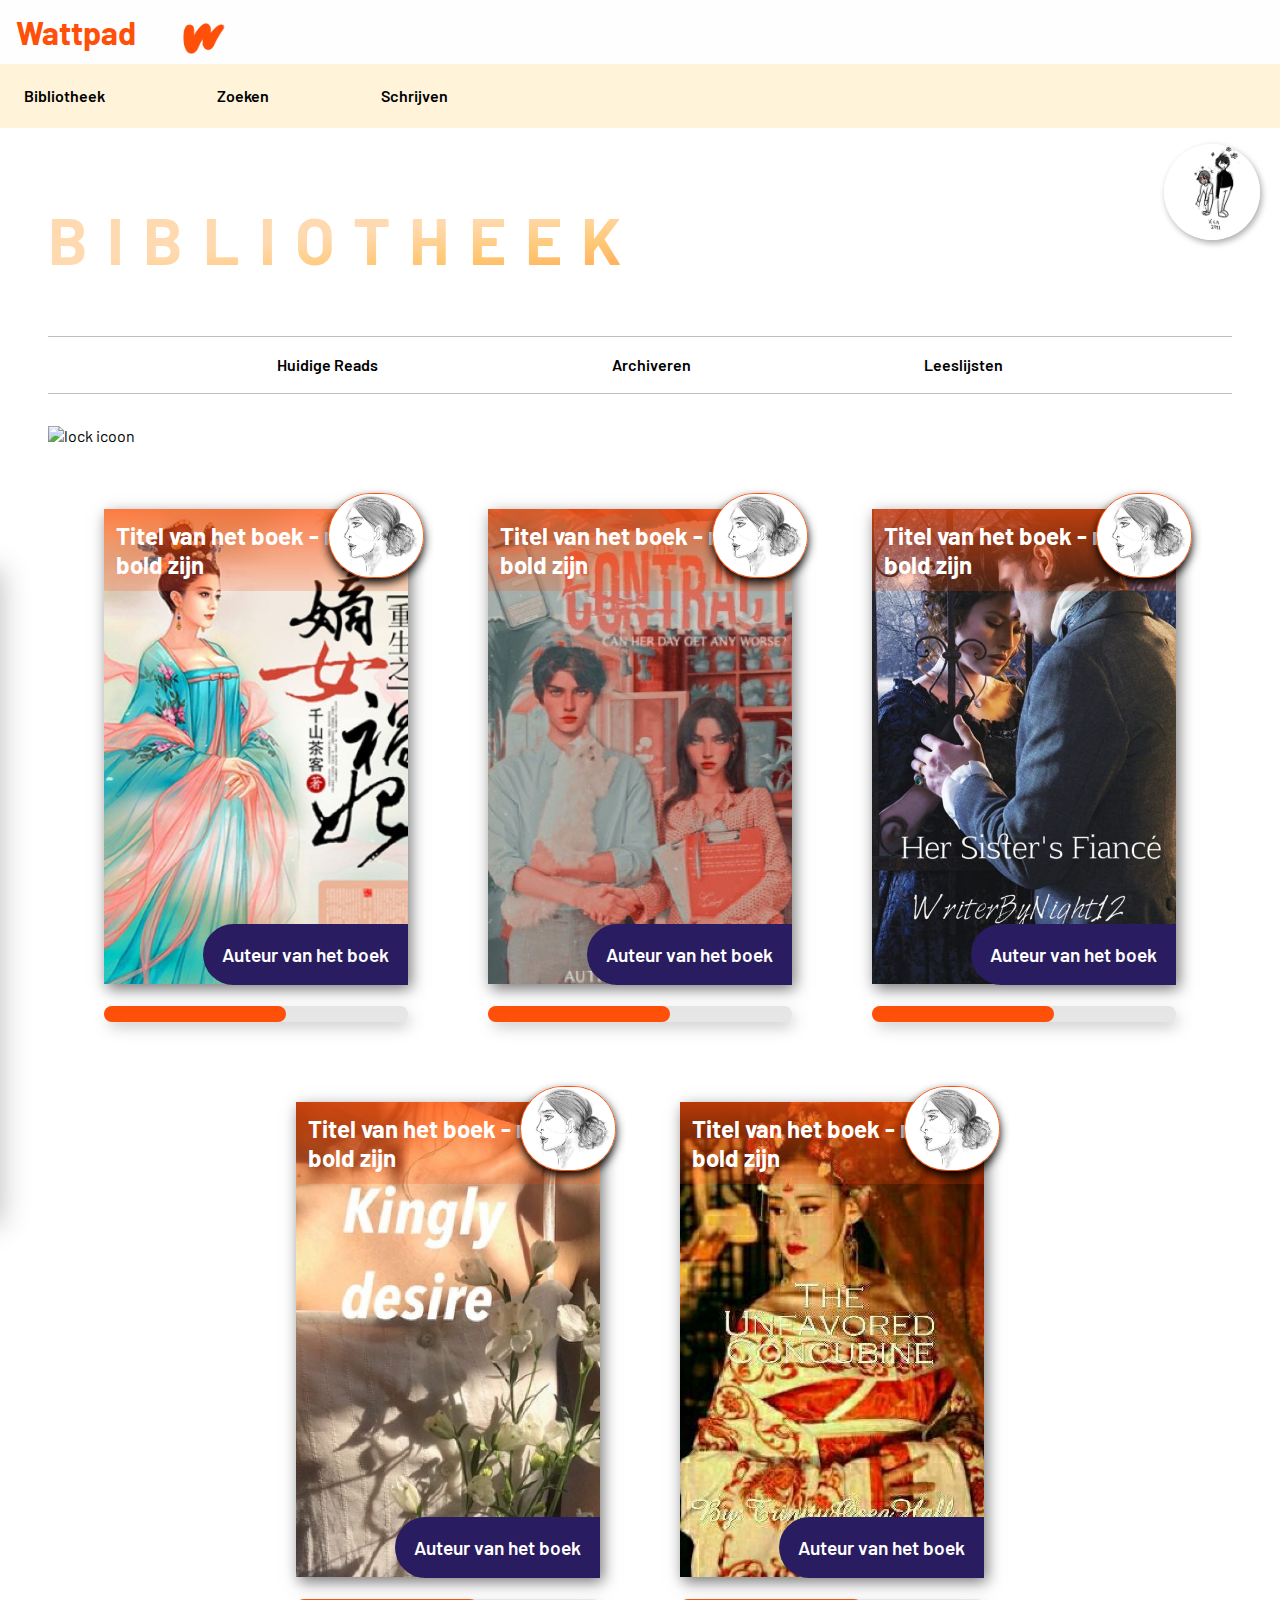
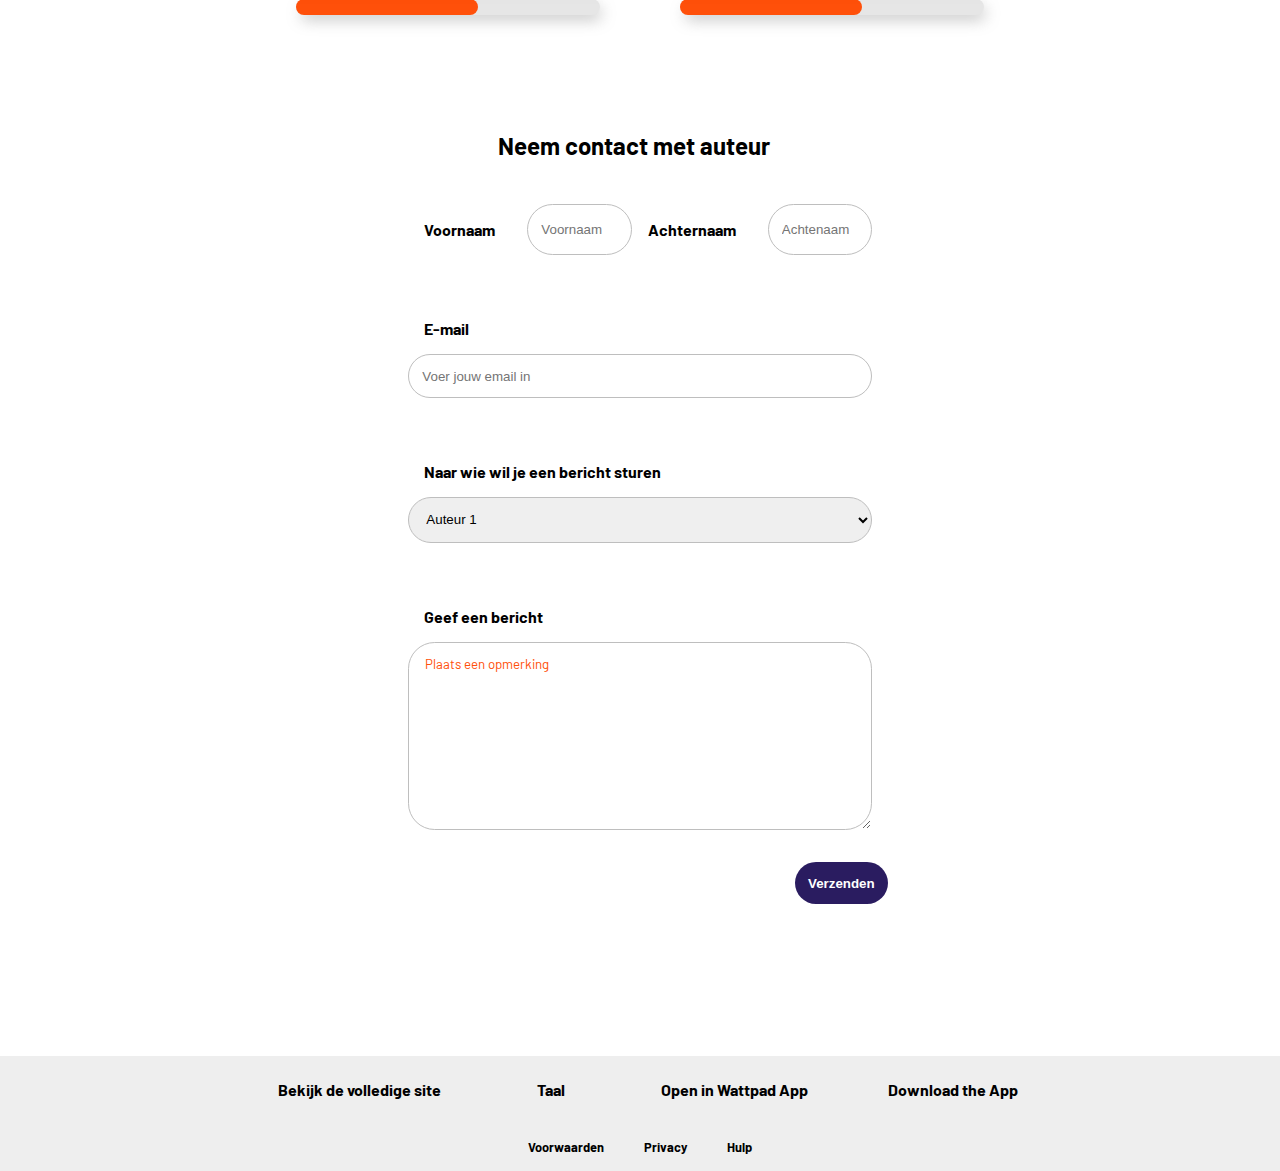
==== commit 97a306c4: "Laatste versie van website" ====
--- a/index.html
+++ b/index.html
@@ -96,16 +96,17 @@
 			<nav>
 				<ul>
 					<li>
-
+						<!--  The rebirth of an ill-fated consort -->
 						<a href="#">
 							<h2>Titel van het boek - moet bold zijn</h2>
-							<img src="./images/156454935-512-k537006-boekenkaft-uit-wattpad.jpg" alt="Book cover">
-							<!-- Bron: https://img.wattpad.com/cover/156454935-512-k537006.jpg -->
+							<img src="./images/156454935-512-k537006-boekenkaft-uit-wattpad.jpg"
+								alt="Boek heet The rebirth of an ill-fated consort ">
+							<!--Bron van afbeelding: https://img.wattpad.com/cover/156454935-512-k537006.jpg -->
+
 							<p>Auteur van het boek </p>
 
-							<!-- Het profiel foto van auteutr -->
-							<img src="./images/auteurs-profiel.jpg" alt="Profiel foto van auteur">
-
+							<!-- Het profiel foto van auteur -->
+							<img src="./images/auteurs-profiel.jpg" alt="Profiel foto van auteur">
 						</a>
 
 						<!-- Progress line moet hier zijn -->
@@ -117,87 +118,94 @@
 
 
 					<li>
-						<a href="#">
-							<img src="./images/171288871-512-k852710-boekenkaft-2.jpg" alt="Book cover">
-							<!-- Bron:  https://img.wattpad.com/cover/171288871-512-k852710.jpg-->
-
-							<h2> Titel van het boek - moet bold zijn </h2>
-							<p>Auteur van het boek</p>
-							<img src="./images/auteurs-profiel.jpg" alt="Profiel foto van auteur">
-
-						</a>
-
-						<!-- Progress line moet hier zijn -->
-						<div class="licht-grijs-balk">
-							<div class="oranje-balk "></div>
-						</div>
-
-					</li>
-
-
-
-
-					<li>
-						<a href="#">
-
-							<img src="./images/80735354-512-k933380-boekenkaft-3.jpg" alt="Book cover">
-							<!-- Bron: https://img.wattpad.com/cover/80735354-512-k933380.jpg -->
-
-							<h2> Titel van het boek - moet bold zijn </h2>
-							<p>Auteur van het boek</p>
-							<img src="./images/auteurs-profiel.jpg" alt="Profiel foto van auteur">
-						</a>
-
-						<!-- Progress line moet hier zijn -->
-						<div class="licht-grijs-balk">
-							<div class="oranje-balk "></div>
-						</div>
-					</li>
-
-					<li>
-						<a href="#">
-
-							<img src="./images/149793898-512-k92662-boekenkaft-4.jpg" alt="Book cover">
-							<!-- Bron: https://img.wattpad.com/cover/149793898-512-k92662.jpg -->
-
-							<h2> Titel van het boek - moet bold zijn </h2>
-							<p>Auteur van het boek</p>
-							<img src="./images/auteurs-profiel.jpg" alt="Profiel foto van auteur">
-						</a>
-
-						<!-- Progress line moet hier zijn -->
-						<div class="licht-grijs-balk">
-							<div class="oranje-balk "></div>
-						</div>
-					</li>
-
-					<li>
-						<a href="#">
-							<img src="./images/126395472-512-k762502-boekenkaft-5.jpg" alt="Book cover">
-							<h2> Titel van het boek - moet bold zijn </h2>
-							<p>Auteur van het boek</p>
-							<img src="./images/auteurs-profiel.jpg" alt="Profiel foto van auteur">
-						</a>
-
-						<!-- Progress line moet hier zijn -->
-						<div class="licht-grijs-balk">
-							<div class="oranje-balk "></div>
-						</div>
-					</li>
-				</ul>
-			</nav>
-
-
-
-
-		</section>
-
-
+
+						<a href="#">
+							<!-- The contract -->
+							<h2> Titel van het boek - moet bold zijn </h2>
+							<img src="./images/171288871-512-k852710-boekenkaft-2.jpg" alt="Boek heet The contract ">
+							<!-- Bron van afbeelding:  https://img.wattpad.com/cover/171288871-512-k852710.jpg-->
+
+							<p>Auteur van het boek</p>
+
+							<!-- Profielfoto van het auteur -->
+							<img src="./images/auteurs-profiel.jpg" alt="Profiel foto van auteur">
+						</a>
+
+						<!-- Progress line moet hier zijn -->
+						<div class="licht-grijs-balk">
+							<div class="oranje-balk "></div>
+						</div>
+					</li>
+
+
+
+
+					<li>
+						<a href="#">
+							<!-- Her sister's Fiance -->
+							<h2> Titel van het boek - moet bold zijn </h2>
+							<img src="./images/80735354-512-k933380-boekenkaft-3.jpg"
+								alt="Boek heet Her sister's Fiance">
+							<!-- Bron van afbeelding: https://img.wattpad.com/cover/80735354-512-k933380.jpg -->
+
+							<p>Auteur van het boek</p>
+							<img src="./images/auteurs-profiel.jpg" alt="Profiel foto van auteur">
+						</a>
+
+						<!-- Progress line moet hier zijn -->
+						<div class="licht-grijs-balk">
+							<div class="oranje-balk "></div>
+						</div>
+					</li>
+
+					<li>
+						<a href="#">
+							<!-- Kingly desire -->
+							<h2> Titel van het boek - moet bold zijn </h2>
+							<img src="./images/149793898-512-k92662-boekenkaft-4.jpg" alt="Boek heet Kingly Desire">
+							<!-- Bron van afbeelding: https://img.wattpad.com/cover/149793898-512-k92662.jpg -->
+
+							<p>Auteur van het boek</p>
+							<img src="./images/auteurs-profiel.jpg" alt="Profiel foto van auteur">
+						</a>
+
+						<!-- Progress line moet hier zijn -->
+						<div class="licht-grijs-balk">
+							<div class="oranje-balk "></div>
+						</div>
+					</li>
+
+					<li>
+						<a href="#">
+							<!-- The unfavorite concubine -->
+							<h2> Titel van het boek - moet bold zijn </h2>
+							<img src="./images/126395472-512-k762502-boekenkaft-5.jpg"
+								alt="Boek heet The unfavorite concubine ">
+							<!-- Bron van afbeelding :https://img.wattpad.com/cover/126395472-256-k762502.jpg -->
+
+							<p>Auteur van het boek</p>
+							<img src="./images/auteurs-profiel.jpg" alt="Profiel foto van auteur">
+						</a>
+
+						<!-- Progress line moet hier zijn -->
+						<div class="licht-grijs-balk">
+							<div class="oranje-balk "></div>
+						</div>
+					</li>
+				</ul>
+			</nav>
+
+
+
+
+		</section>
+
+		<!-- Formulier  -->
 		<!-- Om updates te krijgen over nieuwe hoofdstukken -->
 		<section>
 			<form>
 				<legend>Neem contact met auteur</legend>
-
+				<!-- Voornaam en achternaam invoeren -->
 				<fieldset>
 					<label for="voornaam">Voornaam</label>
 					<input type="text" name="voornaam" id="voornaam" placeholder="Voornaam">
@@ -206,12 +214,12 @@
 					<input type="text" name="achternaam" id="achternaam" placeholder="Achtenaam">
 
 				</fieldset>
-
+				<!-- Email adres invoeren -->
 				<fieldset>
 					<label for="email"> E-mail</label>
 					<input type="email" name="search-bar" id="email" placeholder="Voer jouw email in">
 				</fieldset>
-
+				<!-- selcteer een autersnaam om een bericht aan hem of haar te sturen  -->
 				<fieldset>
 					<label for="auter">Naar wie wil je een bericht sturen</label>
 					<select name="auteur" id="auteur">
@@ -223,7 +231,7 @@
 					</select>
 				</fieldset>
 
-
+				<!-- Bericht sturen -->
 				<fieldset>
 					<label for="bericht">Geef een bericht</label>
 					<textarea name="" id="bericht" cols="30" rows="10"> Plaats een opmerking</textarea>
--- a/styles/style.css
+++ b/styles/style.css
@@ -29,7 +29,7 @@
 
 body {
   margin: 0;
-  font-family: 'Barlow', sans-serif;
+  font-family: 'Barlow', Arial, Helvetica, sans-serif;
 }
 
 li {
@@ -214,6 +214,10 @@
 
 
 
+/********/
+/* main */
+/********/
+
 /*************/
 /* PAGINA 1 */
 /************/
@@ -320,6 +324,7 @@
   color: var(--black-color);
 }
 
+/* states van de links */
 .main-first-page section:nth-of-type(1) a:active,
 .main-first-page section:nth-of-type(1) a:focus,
 .main-first-page section:nth-of-type(1) a:hover {
@@ -341,6 +346,7 @@
 
 .main-first-page section:nth-of-type(2) a {
   position: relative;
+  transition: 0.5s;
 }
 
 /* Het boekenkaft  */
@@ -358,7 +364,7 @@
   background-image: linear-gradient(to bottom, #ff4f0ab7, #ff4f0a33);
 }
 
-/* Naam van auteur  op het boekenkaft*/
+/* Naam van auteur op het boekenkaft*/
 .main-first-page section:nth-of-type(2) p {
   right: 0;
   bottom: 0.1em;
@@ -429,8 +435,8 @@
 }
 
 .side-menu {
-  top: calc(100% /2.4);
-  bottom: 8em;
+  top: 25em;
+  bottom: -10em;
   left: 0;
   z-index: 1;
   padding: 1em;
@@ -502,6 +508,7 @@
   font-size: 1.5em;
   font-weight: bold;
   padding: .5em .5em .5em 0;
+  text-align: center;
 }
 
 fieldset {
@@ -513,14 +520,17 @@
 
 input[type="text"]:active,
 input[type="text"]:hover,
+input[type="text"]:focus,
 input[type="email"]:active,
 input[type="email"]:hover,
+input[type="email"]:focus,
 textarea:hover,
 textarea:active,
+textarea:focus,
 select:hover,
-select:active {
+select:active select:focus {
   background-color: var(--section-color);
-  border: 2px solid var(--button-color);
+  border: 0.3em solid var(--button-color);
   transition: 0.5s;
 }
 
@@ -602,7 +612,7 @@
   /* wattpad logo */
   header .logo-container a {
     display: flex;
-    font-size: 2.5em;
+    font-size: 2em;
     margin: 0 auto;
     font-weight: bold;
     align-self: flex-start;
@@ -622,7 +632,7 @@
     display: flex;
     justify-content: flex-start;
     gap: 4em;
-    font-size: 1.2em;
+    font-size: 1em;
     transition: 1s;
   }
 
@@ -649,6 +659,7 @@
     transition: 1s;
   }
 
+  /* de positie van de boeken */
   .main-first-page section:nth-of-type(2) ul {
     display: flex;
     margin-top: 4em;
@@ -656,6 +667,20 @@
     align-items: flex-start;
     transition: 0.5s;
   }
+
+  .main-first-page section:nth-of-type(2) a:hover {
+    transform: scale(1.2);
+  }
+
+  /* side menu */
+  .side-menu {
+    top: 35em;
+    bottom: -20em;
+
+    transition: 1s;
+
+  }
+
 
   /* het formulier */
   form {
@@ -843,6 +868,13 @@
   background-color: var(--main-orange-pastel-color);
 }
 
+/* Titel van de article */
+.main-second-page section:nth-of-type(3) article h1 {
+  padding: 2em 0;
+  font-size: 1.3em;
+
+}
+
 /* Het samenvatting  */
 .main-second-page section:nth-of-type(3) article {
   padding: 1em;
@@ -855,9 +887,10 @@
 .main-second-page section:nth-of-type(3) article p {
   display: none;
   font-size: 18px;
-  line-height: 1.5em;
+  line-height: 1.8em;
   transition: 1s;
   color: #3f3f3f;
+  text-align: left;
 }
 
 .main-second-page section:nth-of-type(3) article p::selection,
@@ -906,13 +939,14 @@
 /************************/
 /* De tags van het boek */
 /***********************/
-
+/* achtegrond van de tags  */
 .main-second-page section:nth-of-type(4) ul {
   gap: 0.6em;
   flex-direction: row;
   justify-content: center;
 }
 
+/* De tags zijn links  */
 .main-second-page section:nth-of-type(4) a {
   padding: 0.8em;
   border-radius: 2em;
@@ -1076,6 +1110,7 @@
 @media (min-width:37em) {
   .main-second-page section:nth-of-type(3) article p {
     line-height: 2em;
+    text-align: justify;
   }
 }
 
@@ -1093,12 +1128,20 @@
 
   /* titel van het boek */
   .main-second-page section:first-of-type h1 {
-    font-size: 2em;
+    font-size: 3.5em;
+    transition: 0.5s;
+    background: #FF500A;
+    background: -webkit-linear-gradient(to top left, #FF500A 1%, #FFC773 50%, #FFDAB0 65%);
+    background: -moz-linear-gradient(to top left, #FF500A 1%, #FFC773 50%, #FFDAB0 65%);
+    background: linear-gradient(to top left, #FF500A 1%, #FFC773 50%, #FFDAB0 65%);
+    background-clip: text;
+    -webkit-background-clip: text;
+    -webkit-text-fill-color: transparent;
   }
 
   /* naam van auteur */
   .main-second-page section:first-of-type a {
-    top: 5em;
+    top: 7em;
     right: 17em;
     font-size: 1.5em;
     position: absolute;
@@ -1115,10 +1158,21 @@
   }
 
   /* SECTION 3 */
+  /* titel van de article / samenvatting */
+  .main-second-page section:nth-of-type(3) article h1 {
+    padding: 0;
+    padding-bottom: 0.2em;
+    font-size: 2em;
+    margin: 0 4.5em;
+    transition: 0.5s;
+  }
+
   /* Samenvatting van het boek */
   .main-second-page section:nth-of-type(3) article p {
     margin: 0 8em;
     line-height: 2em;
+    transition: 0.5s;
+    text-align: justify;
   }
 
   /* De translators van het boek */
@@ -1127,14 +1181,20 @@
   }
 
   .main-second-page section:nth-of-type(3) button {
+    position: absolute;
+    transform: translateY(-15em);
+    transform: translateX(-3em);
     margin-right: 10em;
     align-self: flex-end;
+    transition: 0.5s;
   }
 
   /* SECTION 5*/
   /* De link naar de hoofdstukken */
   .main-second-page section:nth-of-type(5) li {
+
     margin: 0 15em;
+
   }
 
   /* SECTION 6 */
@@ -1154,6 +1214,15 @@
 
   .main-second-page section:nth-of-type(6) img {
     max-width: 40em;
+  }
+
+  /* SECTION 7 */
+  section:nth-of-type(7) {
+    position: block;
+    position: absolute;
+    top: 2em;
+    right: 25em;
+    transform: translateY(20em);
   }
 }
 
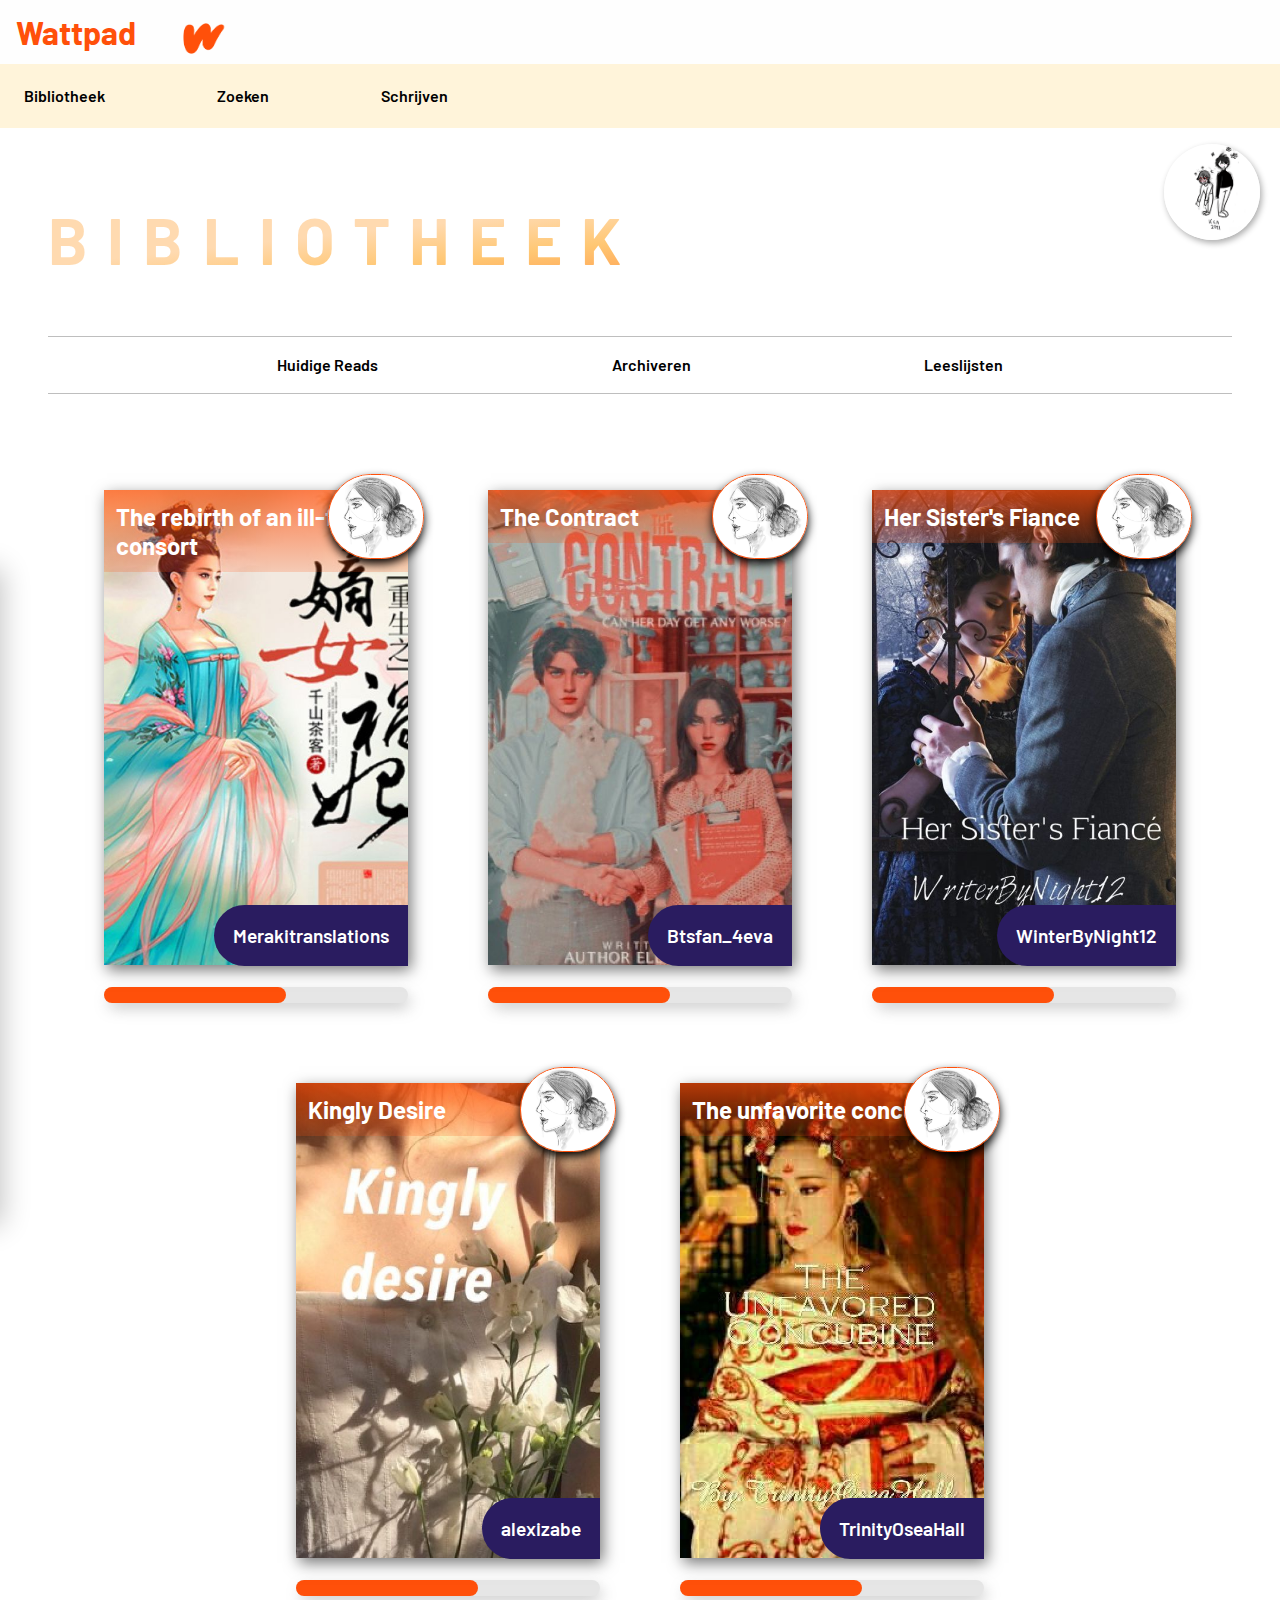
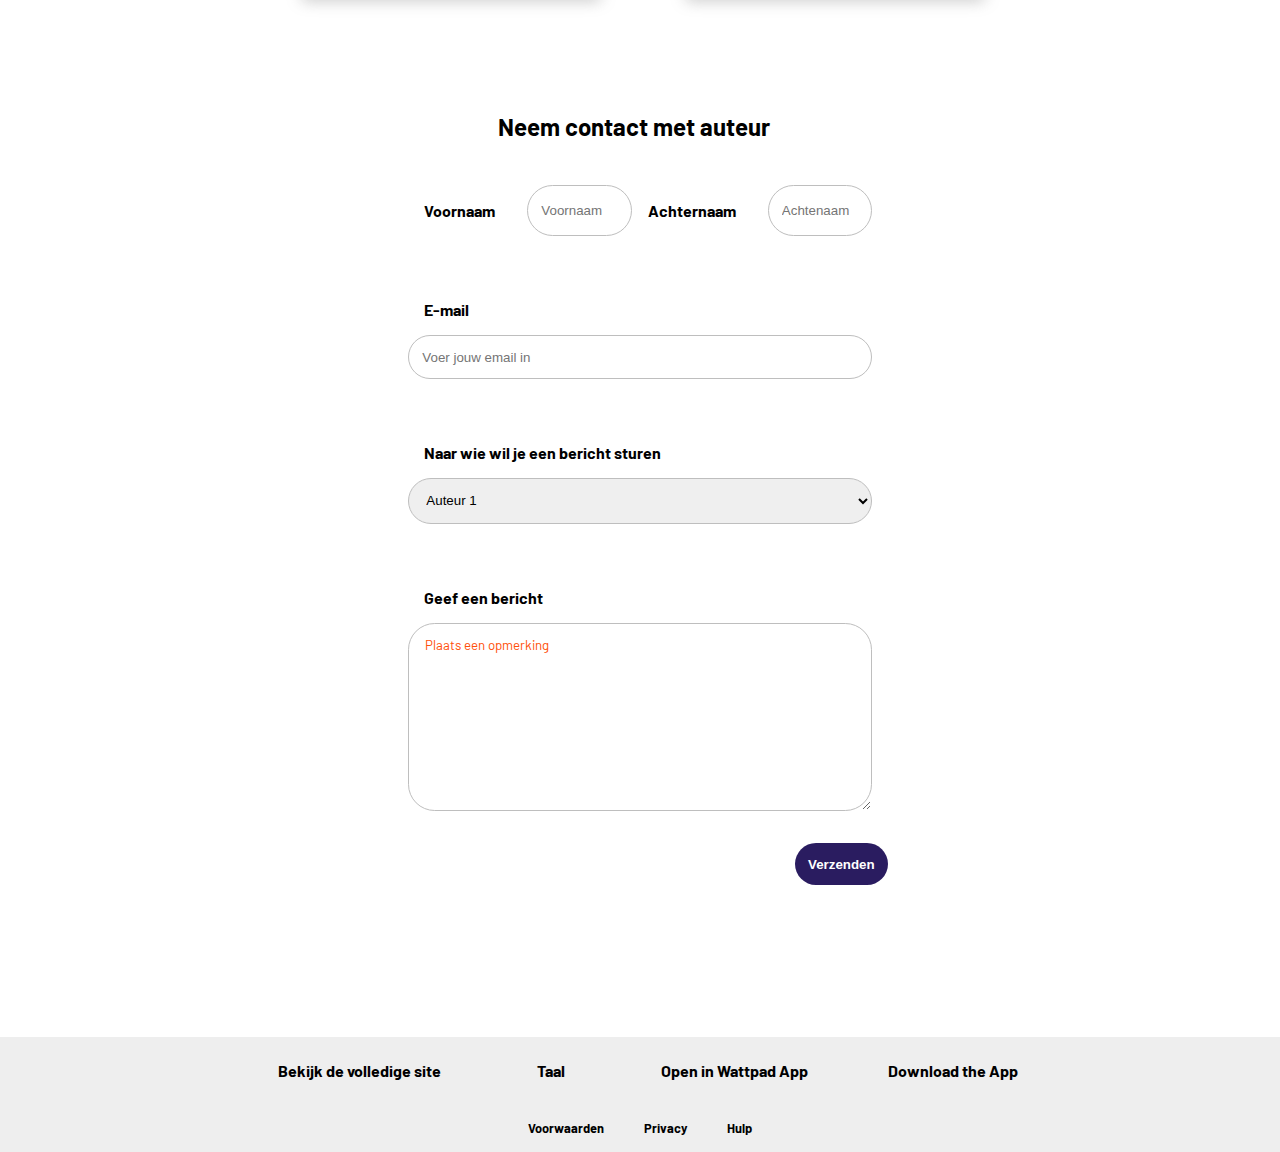
==== commit c9f676ec: "Eindversie website en read me" ====
--- a/index.html
+++ b/index.html
@@ -33,7 +33,7 @@
 
 
 
-		<!-- Hier is de navigatie menu van wattpad -->
+		<!-- Hier is de algemene navigatie menu van wattpad -->
 		<nav>
 			<ul>
 
@@ -51,13 +51,13 @@
 
 
 	</header>
-
+	<!-- gebruikersprofiel foto -->
 	<figure>
 		<img src="./images/profiel-foto-van-gebruiker.png" alt="Gebruikerfoto">
 		<figcaption>Keïsha Alexander</figcaption>
 	</figure>
 
-
+	<!-- een menu verschijn als je op de boekenkaft klikt -->
 	<nav class="side-menu">
 		<div class="side-menu-content">
 			<a href="./detailpagina.html">Lezen</a>
@@ -74,9 +74,7 @@
 
 
 	<main class="main-first-page">
-
-		<section>
-
+		<section>
 			<h1>Bibliotheek</h1>
 			<nav>
 				<ul>
@@ -85,25 +83,22 @@
 					<li><a href="#">Leeslijsten</a></li>
 				</ul>
 			</nav>
-			<img src="#" alt="lock icoon">
-		</section>
-
-
-
+		</section>
 
 		<!-- Hier komt de boeken in je bibliotheek -->
 		<section>
 			<nav>
 				<ul>
 					<li>
-						<!--  The rebirth of an ill-fated consort -->
-						<a href="#">
-							<h2>Titel van het boek - moet bold zijn</h2>
+						<!--Titel van het boek -->
+						<a href="#">
+							<h2>The rebirth of an ill-fated consort</h2>
 							<img src="./images/156454935-512-k537006-boekenkaft-uit-wattpad.jpg"
 								alt="Boek heet The rebirth of an ill-fated consort ">
 							<!--Bron van afbeelding: https://img.wattpad.com/cover/156454935-512-k537006.jpg -->
 
-							<p>Auteur van het boek </p>
+							<!-- auteur van het boek -->
+							<p>Merakitranslations </p>
 
 							<!-- Het profiel foto van auteur -->
 							<img src="./images/auteurs-profiel.jpg" alt="Profiel foto van auteur">
@@ -116,16 +111,15 @@
 					</li>
 
 
-
-					<li>
-
-						<a href="#">
-							<!-- The contract -->
-							<h2> Titel van het boek - moet bold zijn </h2>
+					<li>
+						<a href="#">
+							<!--Titel van het boek -->
+							<h2> The Contract </h2>
 							<img src="./images/171288871-512-k852710-boekenkaft-2.jpg" alt="Boek heet The contract ">
 							<!-- Bron van afbeelding:  https://img.wattpad.com/cover/171288871-512-k852710.jpg-->
 
-							<p>Auteur van het boek</p>
+							<!-- auteur van het boek -->
+							<p>Btsfan_4eva</p>
 
 							<!-- Profielfoto van het auteur -->
 							<img src="./images/auteurs-profiel.jpg" alt="Profiel foto van auteur">
@@ -138,52 +132,55 @@
 					</li>
 
 
-
-
-					<li>
-						<a href="#">
-							<!-- Her sister's Fiance -->
-							<h2> Titel van het boek - moet bold zijn </h2>
+					<li>
+						<a href="#">
+							<!--Titel van het boek -->
+							<h2> Her Sister's Fiance </h2>
 							<img src="./images/80735354-512-k933380-boekenkaft-3.jpg"
 								alt="Boek heet Her sister's Fiance">
 							<!-- Bron van afbeelding: https://img.wattpad.com/cover/80735354-512-k933380.jpg -->
 
-							<p>Auteur van het boek</p>
-							<img src="./images/auteurs-profiel.jpg" alt="Profiel foto van auteur">
-						</a>
-
-						<!-- Progress line moet hier zijn -->
-						<div class="licht-grijs-balk">
-							<div class="oranje-balk "></div>
-						</div>
-					</li>
-
-					<li>
-						<a href="#">
-							<!-- Kingly desire -->
-							<h2> Titel van het boek - moet bold zijn </h2>
+							<!-- auteur van het boek -->
+							<p>WinterByNight12</p>
+							<img src="./images/auteurs-profiel.jpg" alt="Profiel foto van auteur">
+						</a>
+
+						<!-- Progress line moet hier zijn -->
+						<div class="licht-grijs-balk">
+							<div class="oranje-balk "></div>
+						</div>
+					</li>
+
+
+					<li>
+						<a href="#">
+							<!--Titel van het boek -->
+							<h2> Kingly Desire</h2>
 							<img src="./images/149793898-512-k92662-boekenkaft-4.jpg" alt="Boek heet Kingly Desire">
 							<!-- Bron van afbeelding: https://img.wattpad.com/cover/149793898-512-k92662.jpg -->
 
-							<p>Auteur van het boek</p>
-							<img src="./images/auteurs-profiel.jpg" alt="Profiel foto van auteur">
-						</a>
-
-						<!-- Progress line moet hier zijn -->
-						<div class="licht-grijs-balk">
-							<div class="oranje-balk "></div>
-						</div>
-					</li>
-
-					<li>
-						<a href="#">
-							<!-- The unfavorite concubine -->
-							<h2> Titel van het boek - moet bold zijn </h2>
+							<!-- auteur van het boek -->
+							<p>alexizabe</p>
+							<img src="./images/auteurs-profiel.jpg" alt="Profiel foto van auteur">
+						</a>
+
+						<!-- Progress line moet hier zijn -->
+						<div class="licht-grijs-balk">
+							<div class="oranje-balk "></div>
+						</div>
+					</li>
+
+
+					<li>
+						<a href="#">
+							<!--Titel van het boek -->
+							<h2> The unfavorite concubine </h2>
 							<img src="./images/126395472-512-k762502-boekenkaft-5.jpg"
 								alt="Boek heet The unfavorite concubine ">
 							<!-- Bron van afbeelding :https://img.wattpad.com/cover/126395472-256-k762502.jpg -->
 
-							<p>Auteur van het boek</p>
+							<!-- auteur van het boek -->
+							<p>TrinityOseaHall</p>
 							<img src="./images/auteurs-profiel.jpg" alt="Profiel foto van auteur">
 						</a>
 
--- a/styles/style.css
+++ b/styles/style.css
@@ -266,7 +266,7 @@
 
 
   /* https: //www.cssportal.com/css-text-gradient-generator/ */
-  /* De codent van de gradient */
+  /* De coden van de gradient */
   background: #FF500A;
   background: -webkit-linear-gradient(to top left, #FF500A 1%, #FFC773 50%, #FFDAB0 65%);
   background: -moz-linear-gradient(to top left, #FF500A 1%, #FFC773 50%, #FFDAB0 65%);
@@ -301,8 +301,8 @@
   display: flex;
   flex-wrap: wrap;
   justify-content: space-evenly;
-  border-top: 1px solid var(--line-gray-color);
-  border-bottom: 1px solid var(--line-gray-color);
+  border-top: 0.06em solid var(--line-gray-color);
+  border-bottom: 0.06em solid var(--line-gray-color);
 }
 
 .main-first-page section:nth-of-type(1) li {
@@ -337,8 +337,8 @@
 /* SECTION 2 */
 /*************/
 
-/******************************************************************/
-/*  Bestaat uit de boeken die opgeslagen zijn in mijn bibliotheek */
+/********************************************************************/
+/*  Bestaat uit de boeken die opgeslagen zijn in eigen bibliotheek */
 /******************************************************************/
 .main-first-page section:nth-of-type(2) ul {
   gap: 5em;
@@ -357,6 +357,8 @@
 /* Het titel van het boek */
 .main-first-page section:nth-of-type(2) h2 {
   top: 0;
+  left: 0;
+  right: 0;
   z-index: 0;
   padding: 0.5em;
   position: absolute;
@@ -608,6 +610,9 @@
 }
 
 @media (min-width:50em) {
+  header {
+    position: static;
+  }
 
   /* wattpad logo */
   header .logo-container a {
@@ -793,15 +798,12 @@
 /* ************************************************************************ */
 /* Het statistieken van het boek zoals aantal mensen die het boek had gelezen*/
 /* *********************************************************************** */
-.main-second-page section:nth-of-type(2) ul {
-  gap: 1em;
-}
 
 /* Het statistiek van het boek */
 .main-second-page section:nth-of-type(2) li {
-  gap: 1em;
+  gap: 0.6em;
   flex-grow: 1;
-  padding: 0 .5em;
+  padding: 0 0.65em;
   align-items: center;
   flex-direction: row;
   border-right: 0.06em solid var(--line-gray-color);
@@ -952,8 +954,14 @@
   border-radius: 2em;
   color: rgba(0, 0, 0, 0.959);
   background-color: rgb(245, 243, 243);
-}
-
+  transition: 0.5s;
+}
+
+.main-second-page section:nth-of-type(4) a:hover,
+.main-second-page section:nth-of-type(4) a:active {
+  color: white;
+  background-color: rgb(141, 141, 141);
+}
 
 
 
@@ -1041,6 +1049,7 @@
 
 .main-second-page section:nth-of-type(6) img {
   max-width: 7em;
+
 }
 
 
@@ -1070,6 +1079,7 @@
 }
 
 section:nth-of-type(7) li {
+  transition: 0.5s;
   background-color: black;
 }
 
@@ -1084,6 +1094,12 @@
   -moz-border-radius: 0 7em 7em 0;
   -webkit-border-radius: 0 7em 7em 0;
   /* https: //www.cssmatic.com/border-radius */
+}
+
+section:nth-of-type(7) li:hover,
+section:nth-of-type(7) li:active {
+  background-color: var(--button-color);
+  bottom: var(--white-color);
 }
 
 section:nth-of-type(7) a {
@@ -1150,7 +1166,8 @@
   /* SECTION 2 */
   /* Statistieken */
   .main-second-page section:nth-of-type(2) ul {
-    gap: 3em;
+    justify-content: center;
+    gap: 2em;
     z-index: 2;
     top: -10em;
     left: 40em;
@@ -1181,12 +1198,12 @@
   }
 
   .main-second-page section:nth-of-type(3) button {
+    transition: 0.5s;
     position: absolute;
+    margin-right: 10em;
+    align-self: flex-end;
     transform: translateY(-15em);
     transform: translateX(-3em);
-    margin-right: 10em;
-    align-self: flex-end;
-    transition: 0.5s;
   }
 
   /* SECTION 5*/
@@ -1214,14 +1231,16 @@
 
   .main-second-page section:nth-of-type(6) img {
     max-width: 40em;
+
   }
 
   /* SECTION 7 */
+  /* Button om het boek te lezen */
   section:nth-of-type(7) {
+    top: 2em;
+    right: 25em;
     position: block;
     position: absolute;
-    top: 2em;
-    right: 25em;
     transform: translateY(20em);
   }
 }
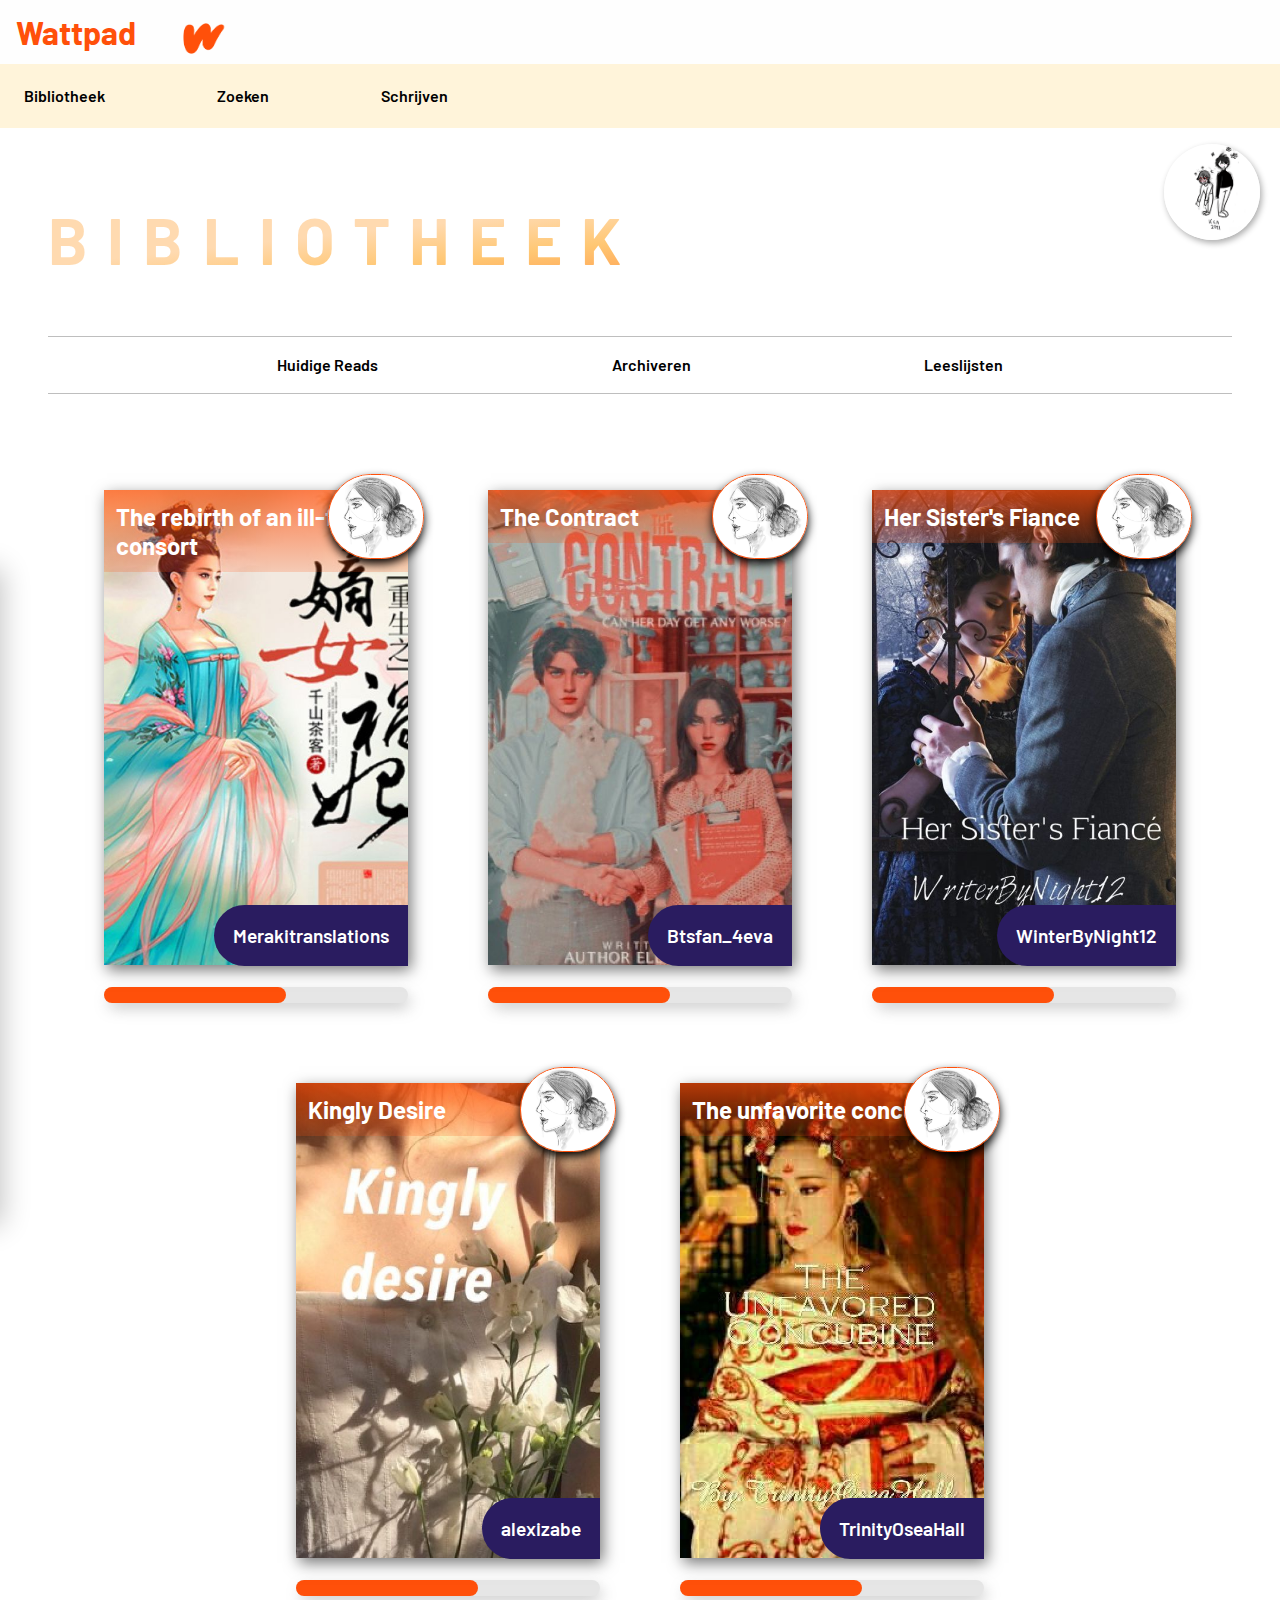
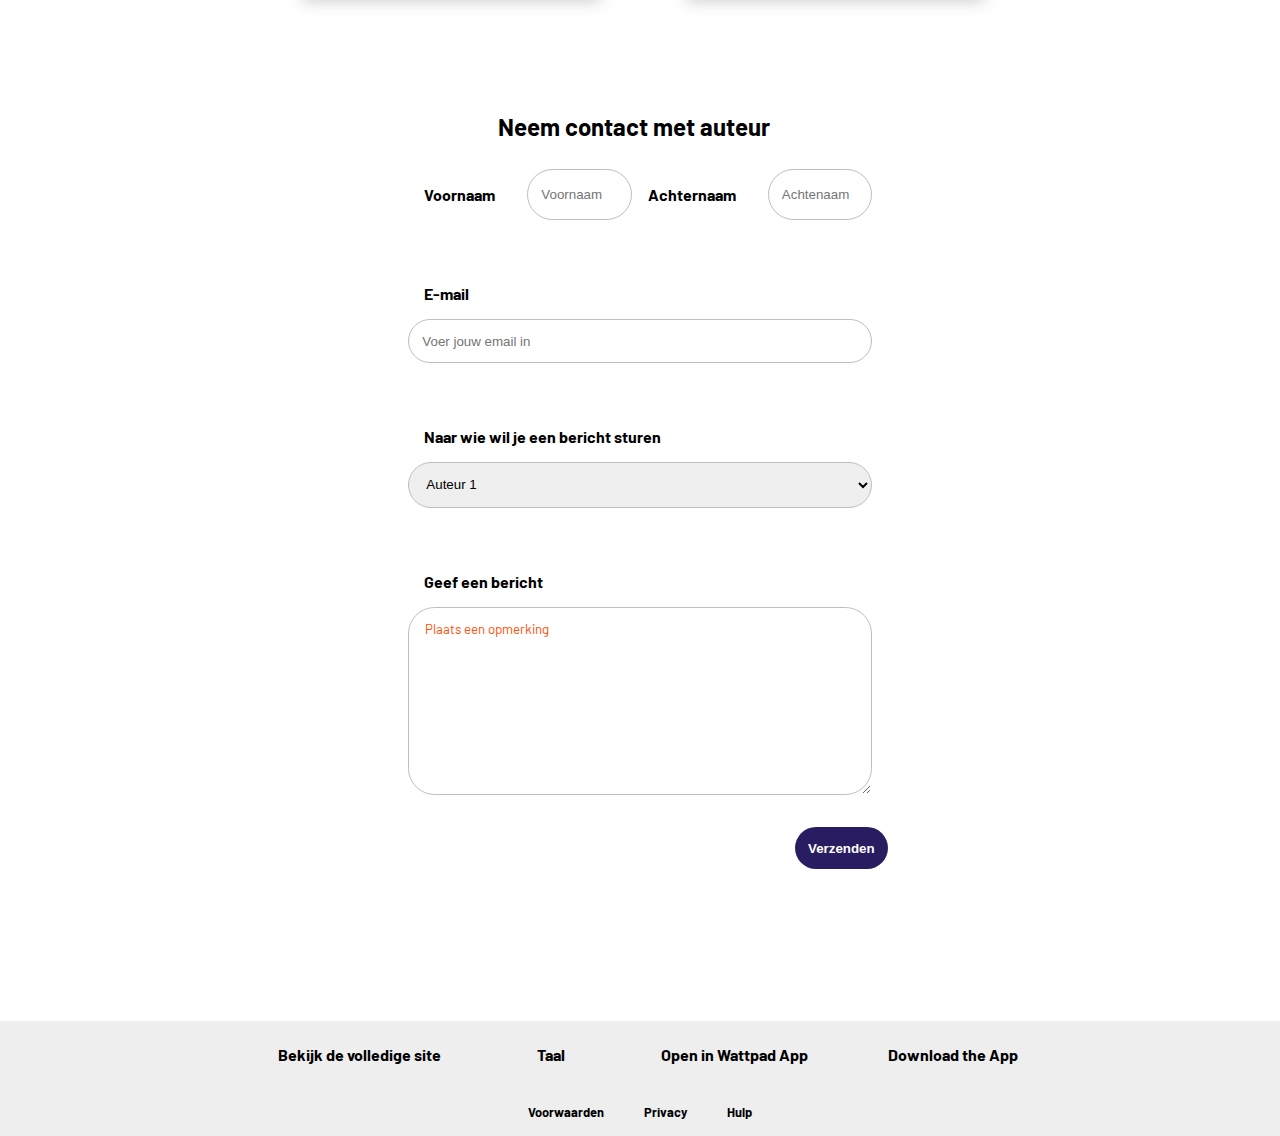
==== commit 67d667c7: "De files gecontroleerd met de validator" ====
--- a/index.html
+++ b/index.html
@@ -201,9 +201,9 @@
 		<!-- Om updates te krijgen over nieuwe hoofdstukken -->
 		<section>
 			<form>
-				<legend>Neem contact met auteur</legend>
 				<!-- Voornaam en achternaam invoeren -->
 				<fieldset>
+					<legend>Neem contact met auteur</legend>
 					<label for="voornaam">Voornaam</label>
 					<input type="text" name="voornaam" id="voornaam" placeholder="Voornaam">
 
@@ -218,7 +218,7 @@
 				</fieldset>
 				<!-- selcteer een autersnaam om een bericht aan hem of haar te sturen  -->
 				<fieldset>
-					<label for="auter">Naar wie wil je een bericht sturen</label>
+					<label for="auteur">Naar wie wil je een bericht sturen</label>
 					<select name="auteur" id="auteur">
 						<option value="auteurnaam-een"> Auteur 1</option>
 						<option value="auteurnaam-twee"> Auteur 2</option>
@@ -231,7 +231,7 @@
 				<!-- Bericht sturen -->
 				<fieldset>
 					<label for="bericht">Geef een bericht</label>
-					<textarea name="" id="bericht" cols="30" rows="10"> Plaats een opmerking</textarea>
+					<textarea name="bericht" id="bericht" cols="30" rows="10"> Plaats een opmerking</textarea>
 				</fieldset>
 
 				<button type="submit">Verzenden</button>
--- a/styles/style.css
+++ b/styles/style.css
@@ -1099,7 +1099,7 @@
 section:nth-of-type(7) li:hover,
 section:nth-of-type(7) li:active {
   background-color: var(--button-color);
-  bottom: var(--white-color);
+
 }
 
 section:nth-of-type(7) a {
@@ -1239,7 +1239,7 @@
   section:nth-of-type(7) {
     top: 2em;
     right: 25em;
-    position: block;
+    position: static;
     position: absolute;
     transform: translateY(20em);
   }
